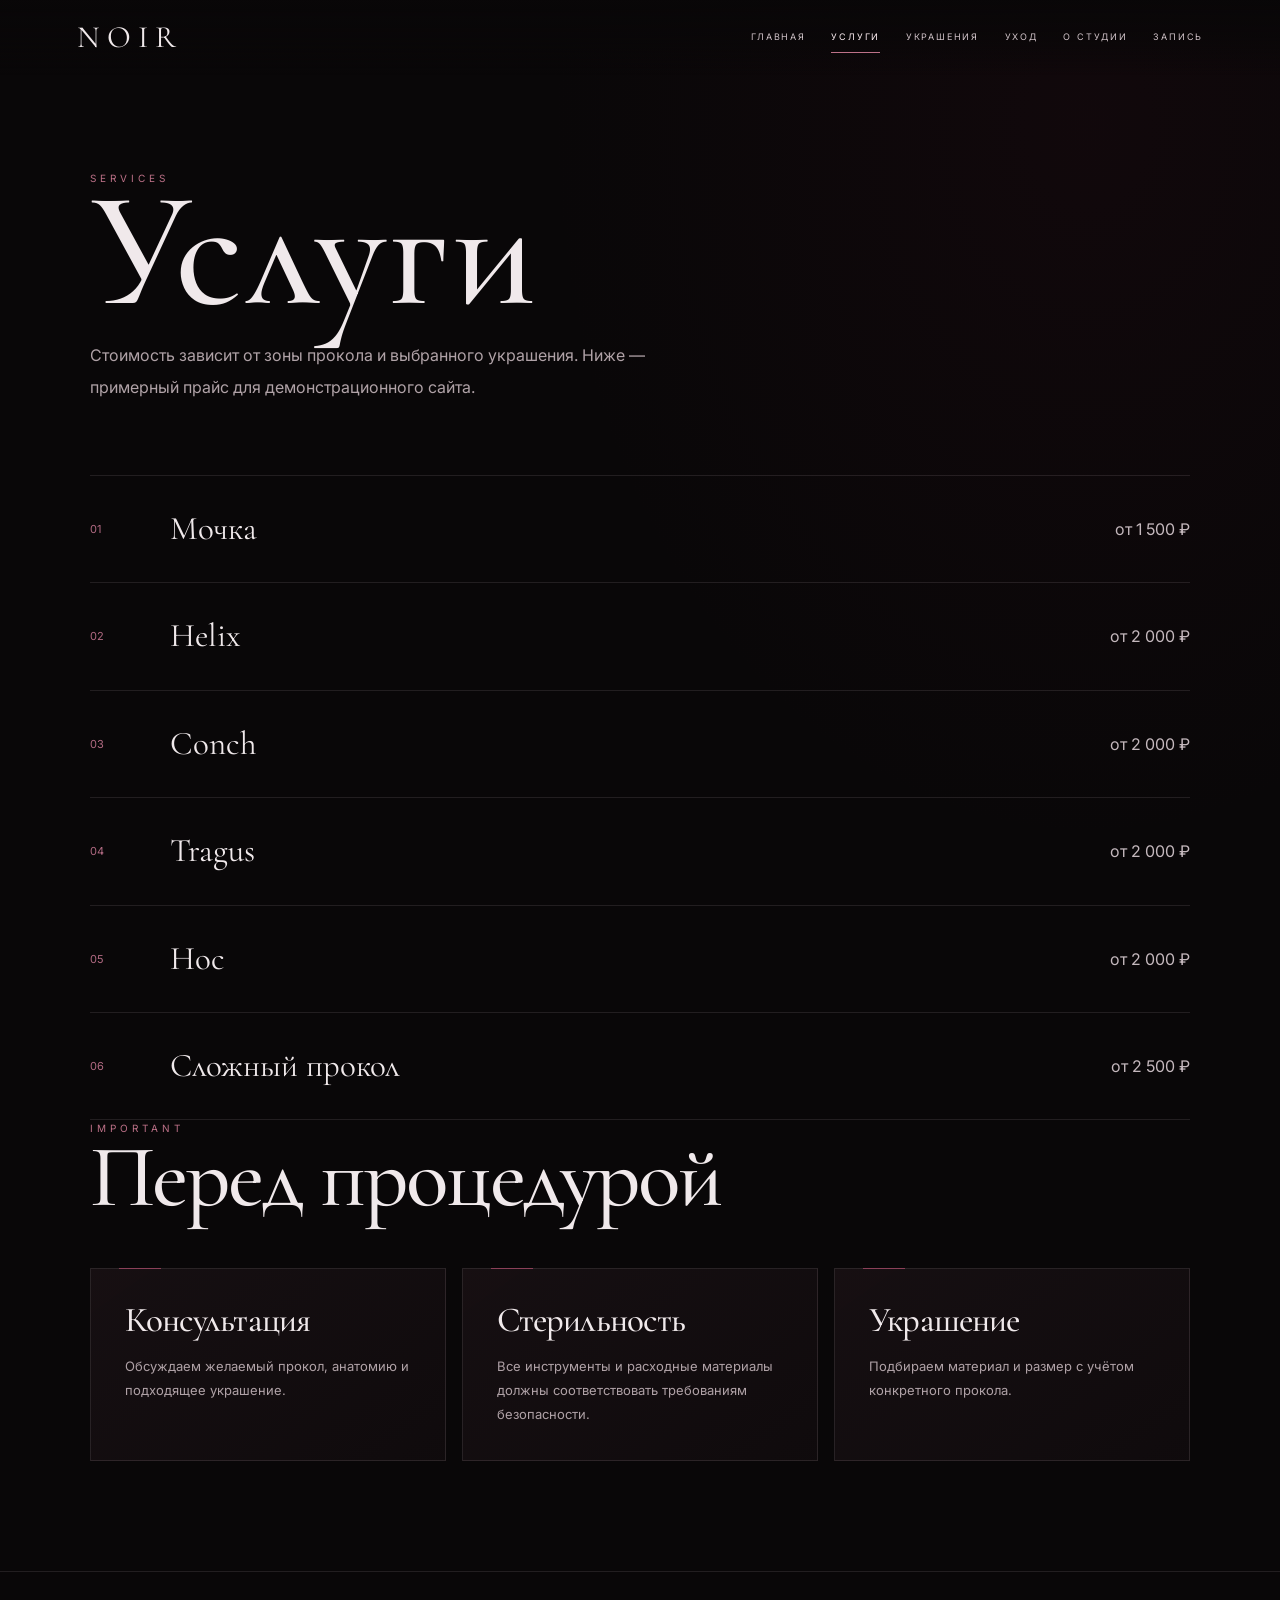
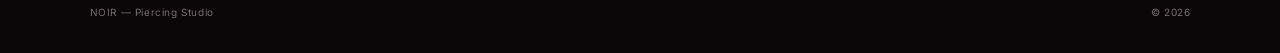
==== services.html @ 1f30c314 "Add files via upload" ====
<!DOCTYPE html>
<html lang="ru">
<head>
<meta charset="UTF-8">
<meta name="viewport" content="width=device-width,initial-scale=1.0">

<title>Услуги — NOIR</title>

<link rel="stylesheet" href="style.css">
</head>

<body>

<header>
    <a class="logo" href="piercing.html">NOIR</a>

    <nav>
        <a href="piercing.html">Главная</a>
        <a class="active" href="services.html">Услуги</a>
        <a href="jewelry.html">Украшения</a>
        <a href="care.html">Уход</a>
        <a href="about.html">О студии</a>
        <a href="booking.html">Запись</a>
    </nav>

    <div class="menu">☰</div>
</header>

<main class="page">

    <div class="page-head reveal">

        <div class="label">Services</div>

        <h1>Услуги</h1>

        <p>
            Стоимость зависит от зоны прокола
            и выбранного украшения. Ниже —
            примерный прайс для демонстрационного сайта.
        </p>

    </div>

    <div class="price-list reveal">

        <div class="price-row">
            <span class="number">01</span>
            <span class="name">Мочка</span>
            <span class="price">от 1 500 ₽</span>
        </div>

        <div class="price-row">
            <span class="number">02</span>
            <span class="name">Helix</span>
            <span class="price">от 2 000 ₽</span>
        </div>

        <div class="price-row">
            <span class="number">03</span>
            <span class="name">Conch</span>
            <span class="price">от 2 000 ₽</span>
        </div>

        <div class="price-row">
            <span class="number">04</span>
            <span class="name">Tragus</span>
            <span class="price">от 2 000 ₽</span>
        </div>

        <div class="price-row">
            <span class="number">05</span>
            <span class="name">Нос</span>
            <span class="price">от 2 000 ₽</span>
        </div>

        <div class="price-row">
            <span class="number">06</span>
            <span class="name">Сложный прокол</span>
            <span class="price">от 2 500 ₽</span>
        </div>

    </div>

    <section style="padding-left:0;padding-right:0" class="reveal">

        <div class="label">Important</div>

        <h2>Перед процедурой</h2>

        <div class="grid" style="margin-top:50px">

            <div class="card">
                <h3>Консультация</h3>
                <p>
                    Обсуждаем желаемый прокол,
                    анатомию и подходящее украшение.
                </p>
            </div>

            <div class="card">
                <h3>Стерильность</h3>
                <p>
                    Все инструменты и расходные материалы
                    должны соответствовать требованиям
                    безопасности.
                </p>
            </div>

            <div class="card">
                <h3>Украшение</h3>
                <p>
                    Подбираем материал и размер
                    с учётом конкретного прокола.
                </p>
            </div>

        </div>

    </section>

</main>

<footer>
    <span>NOIR — Piercing Studio</span>
    <span>© 2026</span>
</footer>

<script src="script.js"></script>

</body>
</html>
---- style.css ----
@import url('https://fonts.googleapis.com/css2?family=Cormorant+Garamond:wght@400;500;600;700&family=Inter:wght@300;400;500;600&display=swap');

:root {
    --black: #090708;
    --surface: #100b0d;
    --surface-2: #171013;
    --wine: #260711;
    --burgundy: #4a1023;
    --burgundy-light: #74263e;
    --silver: #c4b8bd;
    --text: #f0e9eb;
    --muted: #b0a2a7;
    --muted-dark: #796b71;
    --line: rgba(238, 220, 227, .11);
    --line-hover: rgba(164, 76, 103, .48);
}

* { box-sizing: border-box; margin: 0; padding: 0; }

html { scroll-behavior: smooth; background: var(--black); }

body {
    background: var(--black);
    color: var(--text);
    font-family: "Inter", sans-serif;
    overflow-x: hidden;
    line-height: 1.65;
}

a { color: inherit; text-decoration: none; }
img { display: block; max-width: 100%; }

h1, h2, h3 {
    font-family: "Cormorant Garamond", serif;
    font-weight: 500;
    letter-spacing: -.025em;
}

h1 {
    font-size: clamp(82px, 13vw, 164px);
    line-height: .78;
    letter-spacing: .015em;
}

h2 {
    font-size: clamp(48px, 7vw, 88px);
    line-height: .92;
}

h3 { font-size: 35px; line-height: 1; }

.eyebrow, .label {
    color: #bd7188;
    font-size: 10px;
    letter-spacing: 4px;
    text-transform: uppercase;
}

header {
    position: fixed;
    inset: 0 0 auto;
    z-index: 1000;
    padding: 22px 6%;
    display: flex;
    align-items: center;
    justify-content: space-between;
    gap: 24px;
    background: linear-gradient(to bottom, rgba(9,7,8,.97), rgba(9,7,8,.72), transparent);
    transition: background .35s ease, border-color .35s ease, backdrop-filter .35s ease;
}

header.scrolled {
    background: rgba(9,7,8,.93);
    backdrop-filter: blur(16px);
    border-bottom: 1px solid var(--line);
}

.logo {
    font-family: "Cormorant Garamond", serif;
    font-size: 31px;
    letter-spacing: 7px;
    line-height: 1;
}

nav { display: flex; align-items: center; gap: clamp(14px, 2vw, 28px); }

nav a {
    position: relative;
    color: #d2c5ca;
    font-size: 9px;
    letter-spacing: 1.8px;
    text-transform: uppercase;
    transition: color .3s ease;
}

nav a:hover, nav a.active { color: #fff0f4; }

nav a::after {
    content: "";
    position: absolute;
    left: 0;
    bottom: -8px;
    width: 0;
    height: 1px;
    background: #bd7188;
    transition: width .3s ease;
}

nav a:hover::after, nav a.active::after { width: 100%; }

.menu {
    display: none;
    color: var(--text);
    font-size: 23px;
    cursor: pointer;
}

.hero {
    position: relative;
    min-height: 100svh;
    padding: 150px 7% 9%;
    display: flex;
    align-items: flex-end;
    overflow: hidden;
    isolation: isolate;
    background: var(--black);
}

.hero::before {
    content: "";
    position: absolute;
    z-index: -2;
    inset: -3%;
    background:
        linear-gradient(90deg, rgba(9,7,8,.94) 0%, rgba(9,7,8,.70) 42%, rgba(9,7,8,.22) 76%, rgba(9,7,8,.45) 100%),
        linear-gradient(to top, rgba(9,7,8,.98) 0%, rgba(9,7,8,.05) 60%),
        url("images/pexels-shliftik-7367854.jpg") center 42% / cover no-repeat;
    transform: scale(1.02);
    animation: heroZoom 22s ease-in-out infinite alternate;
}

.hero::after {
    content: "";
    position: absolute;
    z-index: -1;
    inset: 0;
    pointer-events: none;
    background:
        radial-gradient(ellipse at 78% 28%, rgba(91,18,42,.24), transparent 35%),
        linear-gradient(120deg, transparent 60%, rgba(9,7,8,.24));
}

.hero-content {
    position: relative;
    z-index: 2;
    width: 100%;
    max-width: 720px;
    padding-bottom: 14px;
    animation: rise 1s ease both;
}

.hero h1 { margin-top: 22px; text-shadow: 0 8px 50px rgba(0,0,0,.25); }

.hero p {
    max-width: 490px;
    margin-top: 30px;
    color: #c6b9be;
    font-size: 14px;
    line-height: 1.95;
}

.button {
    display: inline-flex;
    align-items: center;
    justify-content: center;
    margin-top: 30px;
    padding: 15px 28px;
    border: 1px solid rgba(164, 76, 103, .75);
    background: rgba(38, 7, 17, .52);
    color: #f5e9ed;
    font-size: 9px;
    letter-spacing: 2.8px;
    text-transform: uppercase;
    transition: background .35s ease, border-color .35s ease, transform .35s ease;
}

.button:hover {
    background: var(--burgundy);
    border-color: #a75b73;
    transform: translateY(-3px);
}

.flower {
    position: absolute;
    z-index: 1;
    pointer-events: none;
    opacity: .2;
    filter: brightness(.55) saturate(.55) contrast(1.05);
    mix-blend-mode: screen;
    transition: opacity .5s ease;
}

.section {
    position: relative;
    padding: clamp(82px, 10vw, 132px) 7%;
    background: var(--black);
    overflow: hidden;
}

.section:nth-child(even) {
    background:
        radial-gradient(ellipse at 82% 12%, rgba(74,16,35,.11), transparent 34%),
        var(--black);
}

.dark {
    background:
        radial-gradient(ellipse at 12% 32%, rgba(74,16,35,.17), transparent 37%),
        var(--surface);
}

.page {
    min-height: 100vh;
    padding: 170px 7% 110px;
    background:
        radial-gradient(ellipse at 85% 8%, rgba(74,16,35,.12), transparent 35%),
        var(--black);
}

.page-head { max-width: 850px; margin-bottom: 72px; }
.page-head p { max-width: 600px; margin-top: 26px; color: var(--muted); line-height: 1.95; }

.grid { display: grid; grid-template-columns: repeat(3, minmax(0, 1fr)); gap: 16px; }

.card {
    position: relative;
    padding: 34px;
    background: linear-gradient(145deg, rgba(23,16,19,.94), rgba(16,11,13,.96));
    border: 1px solid var(--line);
    transition: transform .4s ease, background .4s ease, border-color .4s ease;
}

.card::before {
    content: "";
    position: absolute;
    top: -1px;
    left: 28px;
    width: 42px;
    height: 1px;
    background: #8b4058;
}

.card:hover {
    transform: translateY(-5px);
    background: var(--surface-2);
    border-color: var(--line-hover);
}

.card h3 { margin-bottom: 16px; }
.card p { color: var(--muted); line-height: 1.85; font-size: 13px; }

.price-list { border-top: 1px solid var(--line); }
.price-row {
    display: grid;
    grid-template-columns: 60px 1fr auto;
    gap: 20px;
    align-items: center;
    padding: 26px 0;
    border-bottom: 1px solid var(--line);
    transition: padding .3s ease, background .3s ease;
}
.price-row:hover {
    padding-left: 10px;
    background: linear-gradient(90deg, rgba(74,16,35,.16), transparent);
}
.number { color: #b16a82; font-size: 11px; }
.name { font-family: "Cormorant Garamond", serif; font-size: 33px; }
.price { color: var(--silver); }

.photo-grid {
    display: grid;
    grid-template-columns: 1.2fr .8fr;
    gap: 18px;
}

.photo {
    position: relative;
    min-height: 440px;
    overflow: hidden;
    background: var(--surface);
}

.photo::after {
    content: "";
    position: absolute;
    inset: 0;
    pointer-events: none;
    background: linear-gradient(to bottom, transparent 55%, rgba(9,7,8,.35));
    border: 1px solid rgba(238,220,227,.04);
}

.photo img {
    width: 100%;
    height: 100%;
    object-fit: cover;
    transform: scale(1.015);
    transition: transform 1s ease, filter 1s ease;
}

.photo:hover img { transform: scale(1.06); }

.info {
    display: grid;
    grid-template-columns: 1fr 1fr;
    gap: clamp(35px, 7vw, 90px);
    align-items: center;
}

.info p { margin-top: 24px; color: var(--muted); line-height: 1.95; font-size: 14px; }

.steps { display: grid; gap: 12px; }

.step {
    padding: 26px 28px;
    background: rgba(16,11,13,.78);
    border: 1px solid var(--line);
    border-left: 1px solid var(--burgundy-light);
    transition: background .35s ease, border-color .35s ease;
}

.step:hover { background: var(--surface-2); border-left-color: #bd7188; }
.step strong { display: block; margin-bottom: 8px; font-weight: 500; }
.step p { color: var(--muted); line-height: 1.8; font-size: 13px; }

.faq { max-width: 850px; }
details { padding: 24px 0; border-bottom: 1px solid var(--line); }
summary {
    cursor: pointer;
    font-family: "Cormorant Garamond", serif;
    font-size: 27px;
    transition: color .3s ease;
}
summary:hover { color: #c9869b; }
details p { padding-top: 16px; color: var(--muted); line-height: 1.85; }

.form { width: 100%; max-width: 700px; }
.field { margin-bottom: 21px; }
.field label {
    display: block;
    margin-bottom: 8px;
    color: #c8b9bf;
    font-size: 10px;
    letter-spacing: 1.2px;
}
.field input, .field select, .field textarea {
    width: 100%;
    padding: 16px 17px;
    background: var(--surface);
    color: #fff;
    border: 1px solid var(--line);
    outline: none;
    border-radius: 0;
    font: inherit;
    transition: background .3s ease, border-color .3s ease;
}
.field input:focus, .field select:focus, .field textarea:focus {
    background: var(--surface-2);
    border-color: var(--burgundy-light);
}
.field textarea { min-height: 150px; resize: vertical; }
.notice {
    margin-top: 23px;
    padding: 18px 20px;
    background: linear-gradient(90deg, rgba(74,16,35,.22), rgba(23,16,19,.65));
    border-left: 1px solid var(--burgundy-light);
    color: var(--muted);
    line-height: 1.75;
    font-size: 13px;
}

.cta {
    position: relative;
    padding: clamp(90px, 11vw, 140px) 7%;
    text-align: center;
    overflow: hidden;
    background:
        radial-gradient(ellipse at center, rgba(74,16,35,.24), transparent 58%),
        var(--black);
}
.cta::before {
    content: "✳";
    position: absolute;
    top: 24px;
    right: 9%;
    color: rgba(189,113,136,.17);
    font-size: 25px;
}
.cta p { max-width: 500px; margin: 24px auto; color: var(--muted); line-height: 1.9; }

footer {
    padding: 32px 7%;
    display: flex;
    justify-content: space-between;
    gap: 20px;
    background: var(--black);
    border-top: 1px solid var(--line);
    color: var(--muted-dark);
    font-size: 10px;
    letter-spacing: .6px;
}

.reveal { opacity: 0; transform: translateY(28px); transition: opacity .8s ease, transform .8s ease; }
.reveal.visible { opacity: 1; transform: none; }

@keyframes rise {
    from { opacity: 0; transform: translateY(25px); }
    to { opacity: 1; transform: none; }
}
@keyframes heroZoom {
    from { transform: scale(1.02); }
    to { transform: scale(1.065); }
}

@media (max-width: 1000px) {
    nav { gap: 14px; }
    nav a { font-size: 8px; letter-spacing: 1.2px; }
    .grid { grid-template-columns: repeat(2, minmax(0, 1fr)); }
    .info { gap: 38px; }
}

@media (max-width: 800px) {
    header { padding: 18px 22px; }
    .logo { font-size: 27px; letter-spacing: 5px; }
    nav {
        display: none;
        position: absolute;
        top: 68px;
        left: 0;
        width: 100%;
        padding: 24px 22px 28px;
        flex-direction: column;
        align-items: flex-start;
        gap: 21px;
        background: rgba(9,7,8,.98);
        border-bottom: 1px solid var(--line);
    }
    nav.open { display: flex; }
    nav a { font-size: 10px; letter-spacing: 1.8px; }
    .menu { display: block; }
    .hero { min-height: 100svh; padding: 130px 24px 62px; }
    .hero::before {
        background:
            linear-gradient(90deg, rgba(9,7,8,.84), rgba(9,7,8,.40)),
            linear-gradient(to top, rgba(9,7,8,1), transparent 65%),
            url("images/pexels-shliftik-7367854.jpg") 58% center / cover no-repeat;
    }
    h1 { font-size: clamp(72px, 22vw, 112px); letter-spacing: 0; }
    h2 { font-size: clamp(48px, 15vw, 72px); }
    .hero p { max-width: 390px; margin-top: 25px; font-size: 13px; line-height: 1.85; }
    .button { width: 100%; max-width: 300px; }
    .page, .section { padding: 82px 24px; }
    .page { padding-top: 128px; }
    .page-head { margin-bottom: 48px; }
    .grid { grid-template-columns: 1fr; gap: 12px; }
    .card { padding: 28px; }
    .price-row { grid-template-columns: 32px 1fr; gap: 10px; padding: 22px 0; }
    .name { font-size: 29px; }
    .price { grid-column: 2; }
    .photo-grid { grid-template-columns: 1fr; gap: 12px; }
    .photo { min-height: 340px; }
    .info { grid-template-columns: 1fr; gap: 38px; }
    .step { padding: 22px; }
    summary { font-size: 24px; }
    .cta { padding: 90px 24px; }
    footer { padding: 28px 24px; flex-direction: column; gap: 10px; }
    .flower { opacity: .16; }
}

@media (max-width: 430px) {
    .hero { padding-left: 20px; padding-right: 20px; }
    .page, .section { padding-left: 20px; padding-right: 20px; }
    h1 { font-size: 76px; }
    h2 { font-size: 50px; }
    .hero p { font-size: 13px; }
    .photo { min-height: 300px; }
    .button { max-width: none; }
}

@media (prefers-reduced-motion: reduce) {
    *, *::before, *::after {
        scroll-behavior: auto !important;
        animation-duration: .01ms !important;
        animation-iteration-count: 1 !important;
        transition-duration: .01ms !important;
    }
}
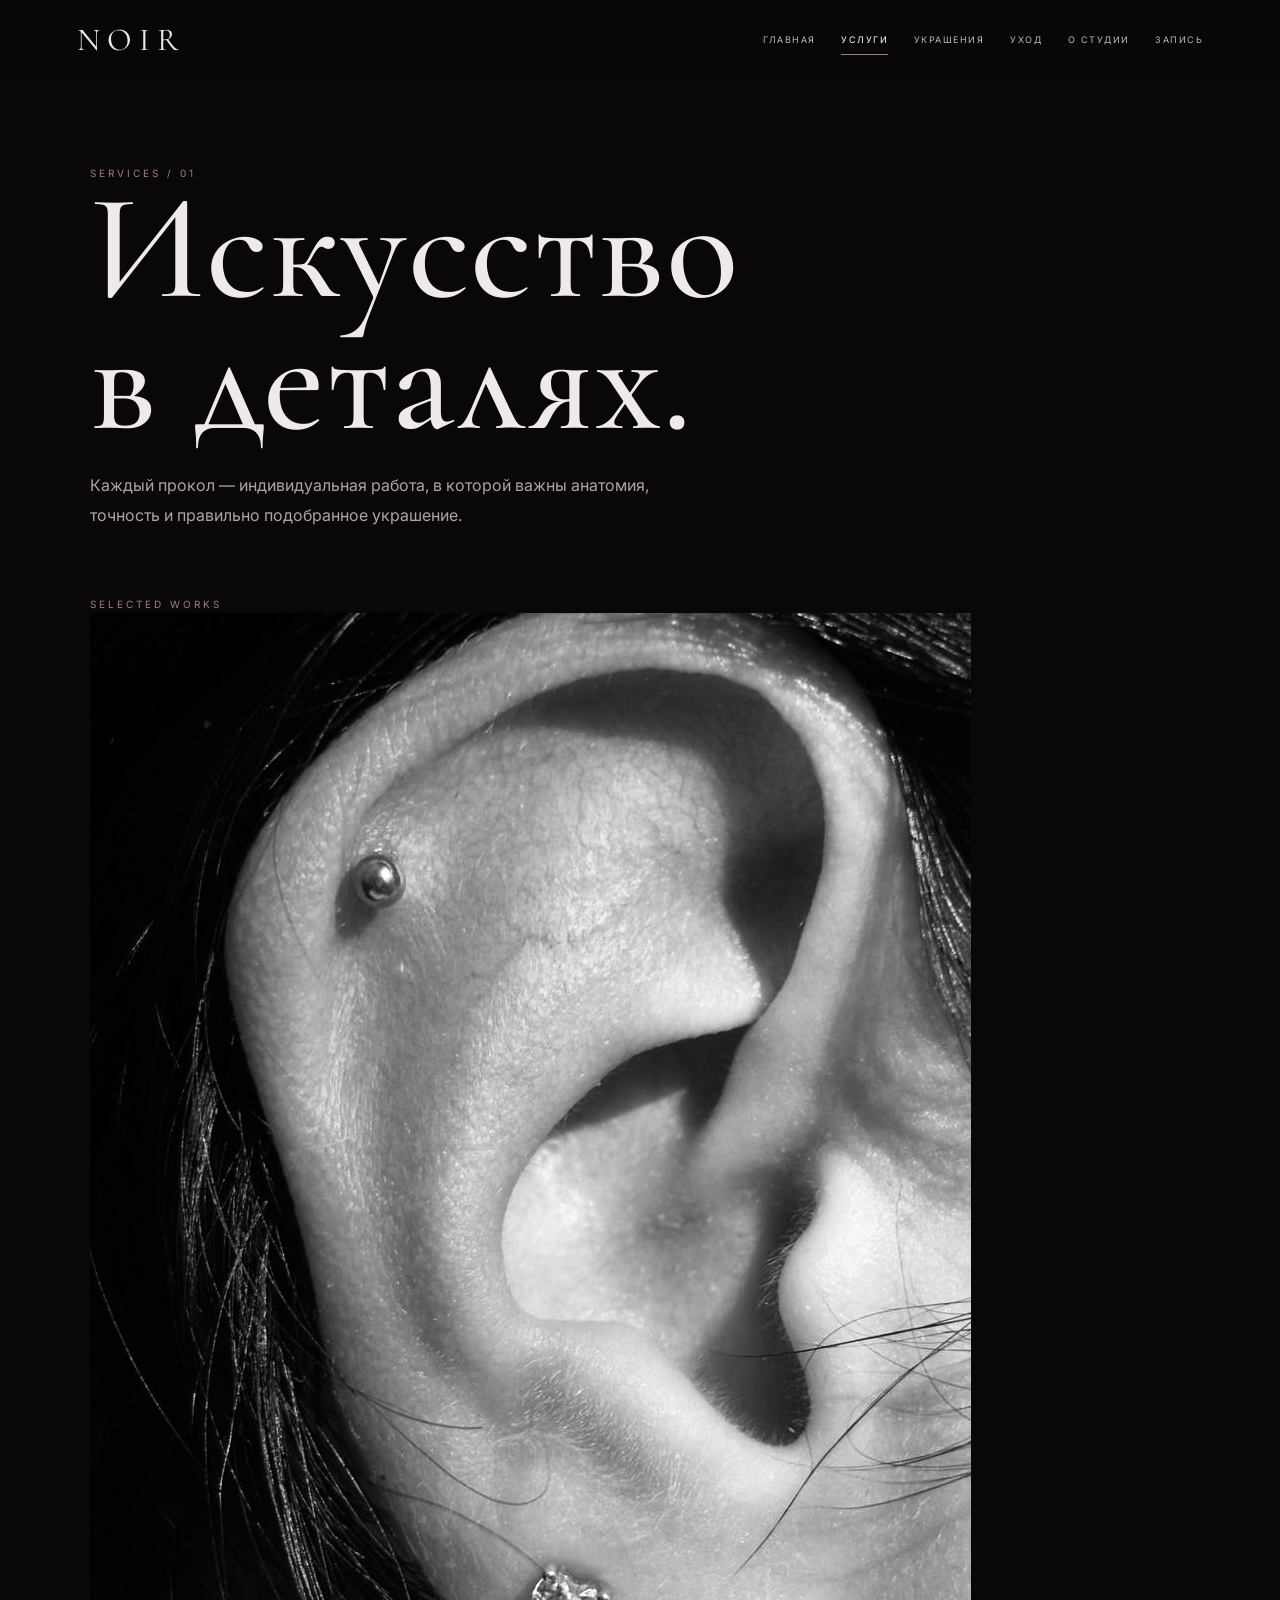
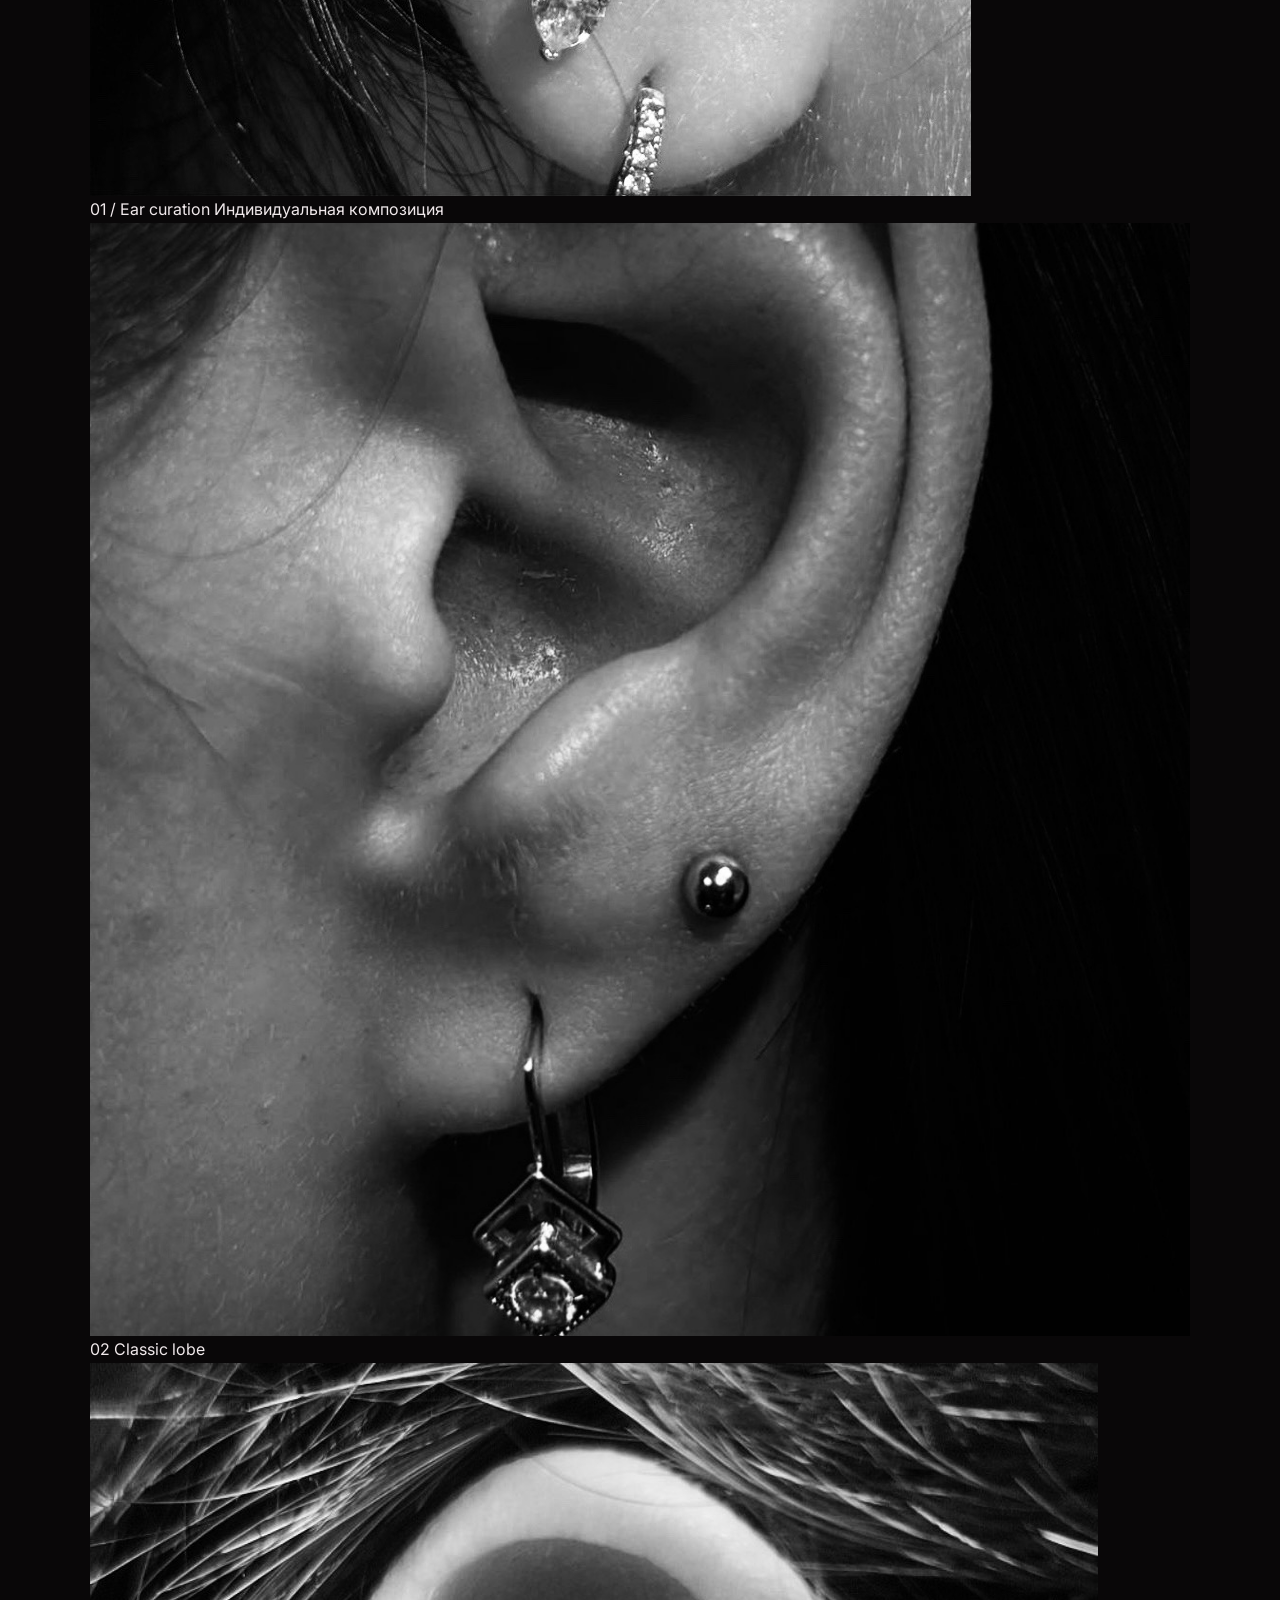
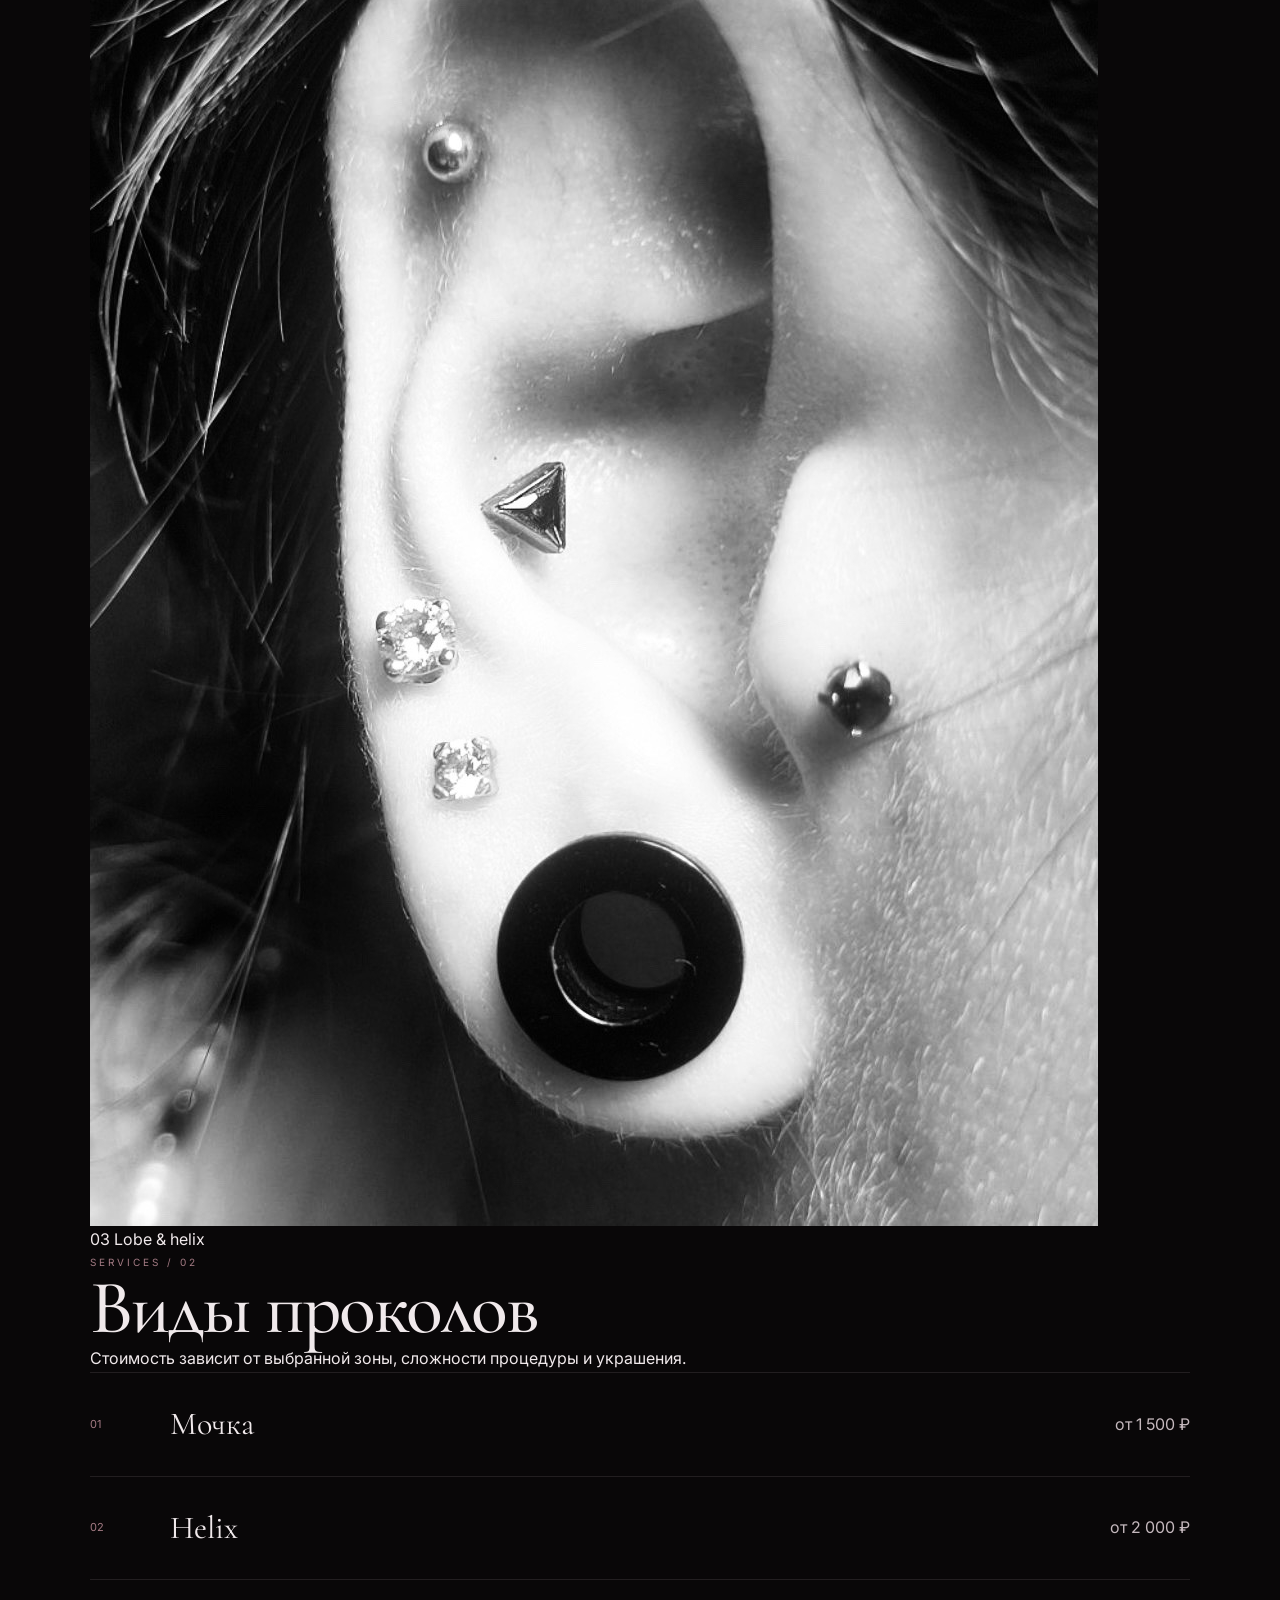
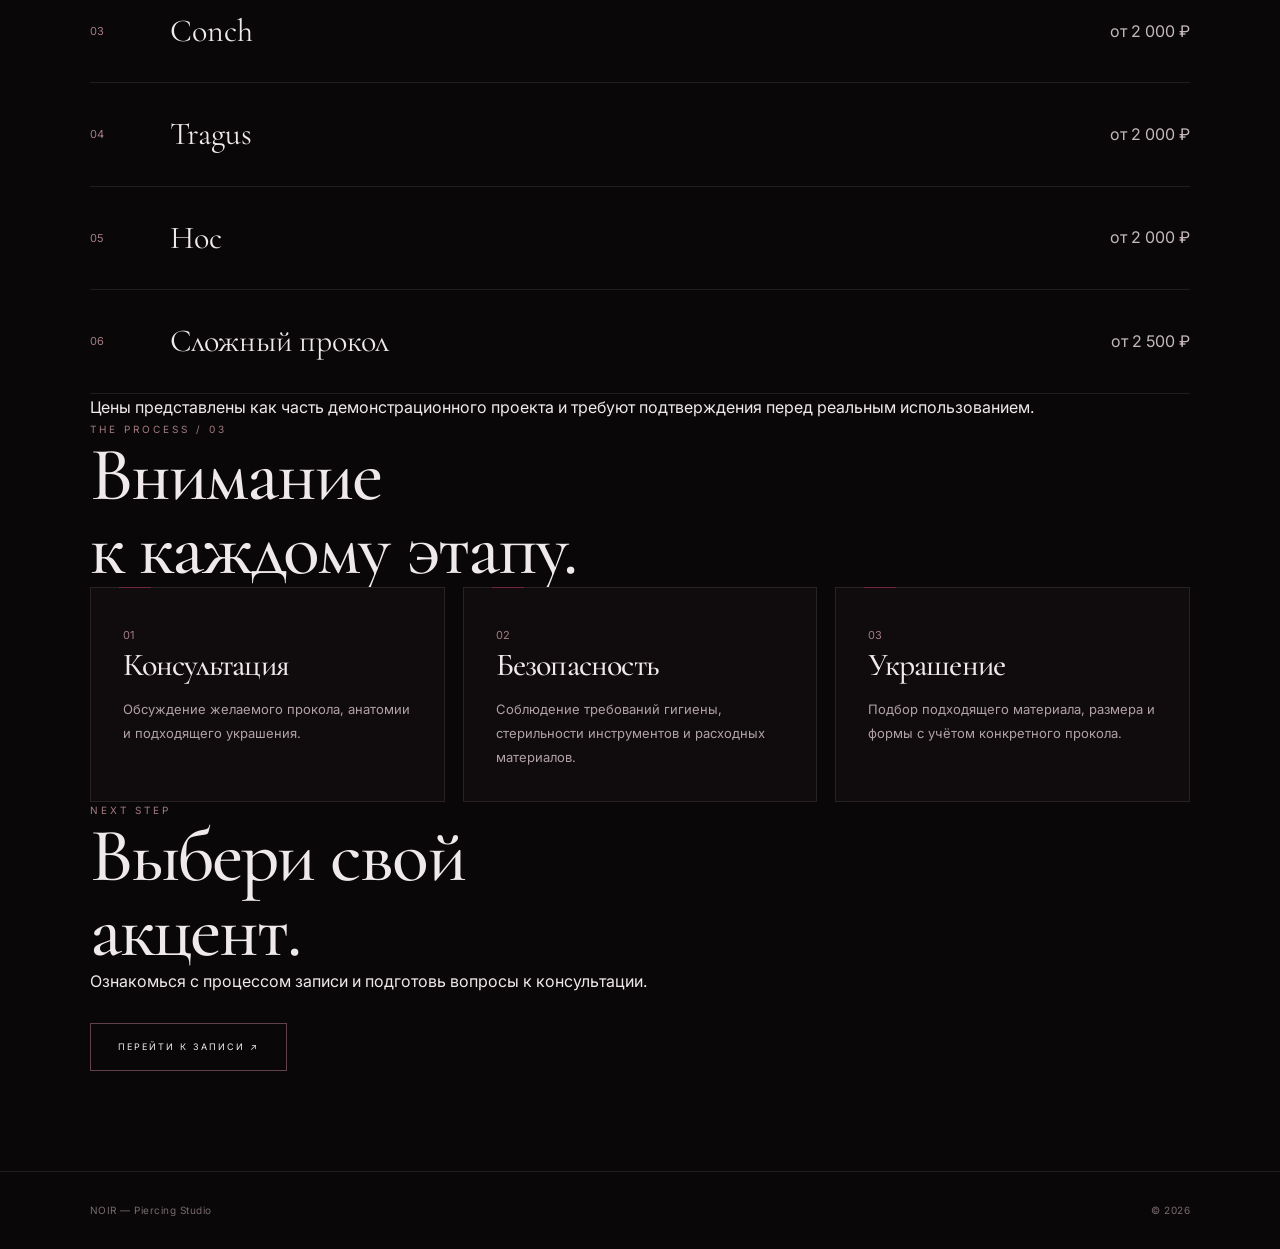
==== commit f505aabc: "Update services.html" ====
--- a/services.html
+++ b/services.html
@@ -1,12 +1,14 @@
 <!DOCTYPE html>
 <html lang="ru">
 <head>
-<meta charset="UTF-8">
-<meta name="viewport" content="width=device-width,initial-scale=1.0">
-
-<title>Услуги — NOIR</title>
-
-<link rel="stylesheet" href="style.css">
+    <meta charset="UTF-8">
+    <meta name="viewport" content="width=device-width, initial-scale=1.0">
+
+    <meta name="description" content="Услуги и виды пирсинга NOIR. Галерея работ, информация о процедуре и стоимости.">
+
+    <title>Услуги — NOIR Piercing Studio</title>
+
+    <link rel="stylesheet" href="style.css">
 </head>
 
 <body>
@@ -28,95 +30,175 @@
 
 <main class="page">
 
-    <div class="page-head reveal">
-
-        <div class="label">Services</div>
-
-        <h1>Услуги</h1>
+    <section class="page-head reveal">
+        <div class="label">Services / 01</div>
+
+        <h1>Искусство<br>в деталях.</h1>
 
         <p>
-            Стоимость зависит от зоны прокола
-            и выбранного украшения. Ниже —
-            примерный прайс для демонстрационного сайта.
-        </p>
-
-    </div>
-
-    <div class="price-list reveal">
-
-        <div class="price-row">
-            <span class="number">01</span>
-            <span class="name">Мочка</span>
-            <span class="price">от 1 500 ₽</span>
-        </div>
-
-        <div class="price-row">
-            <span class="number">02</span>
-            <span class="name">Helix</span>
-            <span class="price">от 2 000 ₽</span>
-        </div>
-
-        <div class="price-row">
-            <span class="number">03</span>
-            <span class="name">Conch</span>
-            <span class="price">от 2 000 ₽</span>
-        </div>
-
-        <div class="price-row">
-            <span class="number">04</span>
-            <span class="name">Tragus</span>
-            <span class="price">от 2 000 ₽</span>
-        </div>
-
-        <div class="price-row">
-            <span class="number">05</span>
-            <span class="name">Нос</span>
-            <span class="price">от 2 000 ₽</span>
-        </div>
-
-        <div class="price-row">
-            <span class="number">06</span>
-            <span class="name">Сложный прокол</span>
-            <span class="price">от 2 500 ₽</span>
-        </div>
-
-    </div>
-
-    <section style="padding-left:0;padding-right:0" class="reveal">
-
-        <div class="label">Important</div>
-
-        <h2>Перед процедурой</h2>
-
-        <div class="grid" style="margin-top:50px">
-
-            <div class="card">
+            Каждый прокол — индивидуальная работа,
+            в которой важны анатомия, точность
+            и правильно подобранное украшение.
+        </p>
+    </section>
+
+    <!-- ГАЛЕРЕЯ РАБОТ -->
+
+    <section class="work-gallery reveal">
+        <div class="label">Selected works</div>
+
+        <div class="work-feature">
+            <img
+                src="images/1qH6fnDKJ6bA6zo1WDP3PlSG10RTEjWBqSTtXfSJozer_V9M5c7goGTV4bDCwewgjwlUq1S2l4kn6GDjEbKnWezsOdLvWQ.jpg"
+                alt="Примеры различных видов пирсинга уха"
+                loading="lazy"
+            >
+
+            <div class="work-caption">
+                <span>01 / Ear curation</span>
+                <span>Индивидуальная композиция</span>
+            </div>
+        </div>
+
+        <div class="work-grid">
+            <figure class="work-item">
+                <img
+                    src="images/QCkjD5rwXR1PR9XpA8E5cOjPpg8w2Dq7oGAbRjdetnDZes7KLxwTF_ykX_kgK54fd4RDTzMI8fFEmXZ8wx4PRmbAT76hDQ.jpg"
+                    alt="Примеры прокола мочек"
+                    loading="lazy"
+                >
+                <figcaption>
+                    <span>02</span>
+                    <span>Classic lobe</span>
+                </figcaption>
+            </figure>
+
+            <figure class="work-item">
+                <img
+                    src="images/aGG7SbFKOmZYS8lsYyUbcYRHAhOxCbOGgZOXscXafRp6SDRdOcCoGEAiSQ9RSlUCLfdwnc7CaWFuBMEdpFHEEqrY7D-YOg.jpg"
+                    alt="Примеры проколов мочек и хеликса"
+                    loading="lazy"
+                >
+                <figcaption>
+                    <span>03</span>
+                    <span>Lobe & helix</span>
+                </figcaption>
+            </figure>
+        </div>
+    </section>
+
+    <!-- ПРАЙС -->
+
+    <section class="services-prices reveal">
+        <div class="label">Services / 02</div>
+
+        <h2>Виды проколов</h2>
+
+        <p class="section-intro">
+            Стоимость зависит от выбранной зоны,
+            сложности процедуры и украшения.
+        </p>
+
+        <div class="price-list">
+
+            <div class="price-row">
+                <span class="number">01</span>
+                <span class="name">Мочка</span>
+                <span class="price">от 1 500 ₽</span>
+            </div>
+
+            <div class="price-row">
+                <span class="number">02</span>
+                <span class="name">Helix</span>
+                <span class="price">от 2 000 ₽</span>
+            </div>
+
+            <div class="price-row">
+                <span class="number">03</span>
+                <span class="name">Conch</span>
+                <span class="price">от 2 000 ₽</span>
+            </div>
+
+            <div class="price-row">
+                <span class="number">04</span>
+                <span class="name">Tragus</span>
+                <span class="price">от 2 000 ₽</span>
+            </div>
+
+            <div class="price-row">
+                <span class="number">05</span>
+                <span class="name">Нос</span>
+                <span class="price">от 2 000 ₽</span>
+            </div>
+
+            <div class="price-row">
+                <span class="number">06</span>
+                <span class="name">Сложный прокол</span>
+                <span class="price">от 2 500 ₽</span>
+            </div>
+
+        </div>
+
+        <p class="price-note">
+            Цены представлены как часть демонстрационного проекта
+            и требуют подтверждения перед реальным использованием.
+        </p>
+    </section>
+
+    <!-- ПОДГОТОВКА -->
+
+    <section class="beforecare reveal">
+        <div class="label">The process / 03</div>
+
+        <h2>Внимание<br>к каждому этапу.</h2>
+
+        <div class="grid process-grid">
+
+            <article class="card">
+                <span class="number">01</span>
                 <h3>Консультация</h3>
                 <p>
-                    Обсуждаем желаемый прокол,
-                    анатомию и подходящее украшение.
+                    Обсуждение желаемого прокола,
+                    анатомии и подходящего украшения.
                 </p>
-            </div>
-
-            <div class="card">
-                <h3>Стерильность</h3>
+            </article>
+
+            <article class="card">
+                <span class="number">02</span>
+                <h3>Безопасность</h3>
                 <p>
-                    Все инструменты и расходные материалы
-                    должны соответствовать требованиям
-                    безопасности.
+                    Соблюдение требований гигиены,
+                    стерильности инструментов
+                    и расходных материалов.
                 </p>
-            </div>
-
-            <div class="card">
+            </article>
+
+            <article class="card">
+                <span class="number">03</span>
                 <h3>Украшение</h3>
                 <p>
-                    Подбираем материал и размер
-                    с учётом конкретного прокола.
+                    Подбор подходящего материала,
+                    размера и формы с учётом
+                    конкретного прокола.
                 </p>
-            </div>
-
-        </div>
-
+            </article>
+
+        </div>
+    </section>
+
+    <!-- ЗАПИСЬ -->
+
+    <section class="services-cta reveal">
+        <div class="label">Next step</div>
+
+        <h2>Выбери свой<br>акцент.</h2>
+
+        <p>
+            Ознакомься с процессом записи
+            и подготовь вопросы к консультации.
+        </p>
+
+        <a class="button" href="booking.html">Перейти к записи ↗</a>
     </section>
 
 </main>
--- a/style.css
+++ b/style.css
@@ -1,496 +1,795 @@
 @import url('https://fonts.googleapis.com/css2?family=Cormorant+Garamond:wght@400;500;600;700&family=Inter:wght@300;400;500;600&display=swap');
 
 :root {
-    --black: #090708;
-    --surface: #100b0d;
-    --surface-2: #171013;
-    --wine: #260711;
-    --burgundy: #4a1023;
-    --burgundy-light: #74263e;
-    --silver: #c4b8bd;
-    --text: #f0e9eb;
-    --muted: #b0a2a7;
-    --muted-dark: #796b71;
-    --line: rgba(238, 220, 227, .11);
-    --line-hover: rgba(164, 76, 103, .48);
-}
-
-* { box-sizing: border-box; margin: 0; padding: 0; }
-
-html { scroll-behavior: smooth; background: var(--black); }
+--black: #090708;
+--surface: #100b0d;
+--surface-2: #171013;
+--wine: #260711;
+--burgundy: #4a1023;
+--burgundy-light: #74263e;
+--silver: #c4b8bd;
+--text: #f0e9eb;
+--muted: #b0a2a7;
+--muted-dark: #796b71;
+--line: rgba(238, 220, 227, .11);
+--line-hover: rgba(164, 76, 103, .48);
+}
+
+* {
+box-sizing: border-box;
+margin: 0;
+padding: 0;
+}
+
+html {
+scroll-behavior: smooth;
+background: var(--black);
+}
 
 body {
-    background: var(--black);
-    color: var(--text);
-    font-family: "Inter", sans-serif;
-    overflow-x: hidden;
-    line-height: 1.65;
-}
-
-a { color: inherit; text-decoration: none; }
-img { display: block; max-width: 100%; }
+background: var(--black);
+color: var(--text);
+font-family: "Inter", sans-serif;
+overflow-x: hidden;
+line-height: 1.7;
+}
+
+a {
+color: inherit;
+text-decoration: none;
+}
+
+img {
+display: block;
+max-width: 100%;
+}
 
 h1, h2, h3 {
-    font-family: "Cormorant Garamond", serif;
-    font-weight: 500;
-    letter-spacing: -.025em;
+font-family: "Cormorant Garamond", serif;
+font-weight: 500;
+letter-spacing: -.025em;
 }
 
 h1 {
-    font-size: clamp(82px, 13vw, 164px);
-    line-height: .78;
-    letter-spacing: .015em;
+font-size: clamp(68px, 12vw, 150px);
+line-height: .88;
+letter-spacing: .01em;
 }
 
 h2 {
-    font-size: clamp(48px, 7vw, 88px);
-    line-height: .92;
-}
-
-h3 { font-size: 35px; line-height: 1; }
-
-.eyebrow, .label {
-    color: #bd7188;
-    font-size: 10px;
-    letter-spacing: 4px;
-    text-transform: uppercase;
-}
+font-size: clamp(42px, 6vw, 76px);
+line-height: .98;
+}
+
+h3 {
+font-size: 32px;
+line-height: 1.1;
+}
+
+.eyebrow,
+.label {
+color: #a47b84;
+font-size: 10px;
+letter-spacing: 3px;
+text-transform: uppercase;
+}
+
+/* HEADER */
 
 header {
-    position: fixed;
-    inset: 0 0 auto;
-    z-index: 1000;
-    padding: 22px 6%;
-    display: flex;
-    align-items: center;
-    justify-content: space-between;
-    gap: 24px;
-    background: linear-gradient(to bottom, rgba(9,7,8,.97), rgba(9,7,8,.72), transparent);
-    transition: background .35s ease, border-color .35s ease, backdrop-filter .35s ease;
+position: fixed;
+inset: 0 0 auto;
+z-index: 1000;
+padding: 24px 6%;
+display: flex;
+align-items: center;
+justify-content: space-between;
+gap: 24px;
+background: rgba(9, 9, 9, .88);
+transition: background .3s ease, border-color .3s ease;
 }
 
 header.scrolled {
-    background: rgba(9,7,8,.93);
-    backdrop-filter: blur(16px);
-    border-bottom: 1px solid var(--line);
+background: rgba(9, 9, 9, .97);
+border-bottom: 1px solid var(--line);
+backdrop-filter: blur(12px);
 }
 
 .logo {
-    font-family: "Cormorant Garamond", serif;
-    font-size: 31px;
-    letter-spacing: 7px;
-    line-height: 1;
-}
-
-nav { display: flex; align-items: center; gap: clamp(14px, 2vw, 28px); }
+font-family: "Cormorant Garamond", serif;
+font-size: 32px;
+letter-spacing: 7px;
+line-height: 1;
+}
+
+nav {
+display: flex;
+align-items: center;
+gap: clamp(14px, 2vw, 28px);
+}
 
 nav a {
-    position: relative;
-    color: #d2c5ca;
-    font-size: 9px;
-    letter-spacing: 1.8px;
-    text-transform: uppercase;
-    transition: color .3s ease;
-}
-
-nav a:hover, nav a.active { color: #fff0f4; }
+position: relative;
+color: #bdbdbd;
+font-size: 9px;
+letter-spacing: 1.5px;
+text-transform: uppercase;
+transition: color .25s ease;
+}
+
+nav a:hover,
+nav a.active {
+color: #fff;
+}
 
 nav a::after {
-    content: "";
-    position: absolute;
-    left: 0;
-    bottom: -8px;
-    width: 0;
-    height: 1px;
-    background: #bd7188;
-    transition: width .3s ease;
-}
-
-nav a:hover::after, nav a.active::after { width: 100%; }
+content: "";
+position: absolute;
+left: 0;
+bottom: -7px;
+width: 0;
+height: 1px;
+background: #a47b84;
+transition: width .25s ease;
+}
+
+nav a:hover::after,
+nav a.active::after {
+width: 100%;
+}
 
 .menu {
-    display: none;
-    color: var(--text);
-    font-size: 23px;
-    cursor: pointer;
-}
+display: none;
+color: var(--text);
+font-size: 23px;
+cursor: pointer;
+}
+
+/* HERO */
 
 .hero {
-    position: relative;
-    min-height: 100svh;
-    padding: 150px 7% 9%;
-    display: flex;
-    align-items: flex-end;
-    overflow: hidden;
-    isolation: isolate;
-    background: var(--black);
+position: relative;
+min-height: 100svh;
+padding: 150px 7% 9%;
+display: flex;
+align-items: flex-end;
+overflow: hidden;
+isolation: isolate;
+background: var(--black);
 }
 
 .hero::before {
-    content: "";
-    position: absolute;
-    z-index: -2;
-    inset: -3%;
-    background:
-        linear-gradient(90deg, rgba(9,7,8,.94) 0%, rgba(9,7,8,.70) 42%, rgba(9,7,8,.22) 76%, rgba(9,7,8,.45) 100%),
-        linear-gradient(to top, rgba(9,7,8,.98) 0%, rgba(9,7,8,.05) 60%),
-        url("images/pexels-shliftik-7367854.jpg") center 42% / cover no-repeat;
-    transform: scale(1.02);
-    animation: heroZoom 22s ease-in-out infinite alternate;
+content: "";
+position: absolute;
+z-index: -2;
+inset: 0;
+background:
+linear-gradient(
+90deg,
+rgba(9, 9, 9, .90) 0%,
+rgba(9, 9, 9, .56) 45%,
+rgba(9, 9, 9, .16) 100%
+),
+linear-gradient(
+to top,
+rgba(9, 9, 9, .94),
+transparent 65%
+),
+url("images/pexels-shliftik-7367854.jpg")
+center 42% / cover no-repeat;
+animation: heroZoom 24s ease-in-out infinite alternate;
 }
 
 .hero::after {
-    content: "";
-    position: absolute;
-    z-index: -1;
-    inset: 0;
-    pointer-events: none;
-    background:
-        radial-gradient(ellipse at 78% 28%, rgba(91,18,42,.24), transparent 35%),
-        linear-gradient(120deg, transparent 60%, rgba(9,7,8,.24));
+content: "";
+position: absolute;
+z-index: -1;
+inset: 0;
+pointer-events: none;
+background: linear-gradient(
+to top,
+rgba(9, 9, 9, .25),
+transparent 45%
+);
 }
 
 .hero-content {
-    position: relative;
-    z-index: 2;
-    width: 100%;
-    max-width: 720px;
-    padding-bottom: 14px;
-    animation: rise 1s ease both;
-}
-
-.hero h1 { margin-top: 22px; text-shadow: 0 8px 50px rgba(0,0,0,.25); }
+position: relative;
+z-index: 2;
+width: 100%;
+max-width: 760px;
+padding-bottom: 14px;
+animation: rise .9s ease both;
+}
+
+.hero h1 {
+margin-top: 22px;
+}
 
 .hero p {
-    max-width: 490px;
-    margin-top: 30px;
-    color: #c6b9be;
-    font-size: 14px;
-    line-height: 1.95;
-}
+max-width: 480px;
+margin-top: 28px;
+color: #c0c0c0;
+font-size: 14px;
+line-height: 1.9;
+}
+
+/* BUTTONS */
 
 .button {
-    display: inline-flex;
-    align-items: center;
-    justify-content: center;
-    margin-top: 30px;
-    padding: 15px 28px;
-    border: 1px solid rgba(164, 76, 103, .75);
-    background: rgba(38, 7, 17, .52);
-    color: #f5e9ed;
-    font-size: 9px;
-    letter-spacing: 2.8px;
-    text-transform: uppercase;
-    transition: background .35s ease, border-color .35s ease, transform .35s ease;
+display: inline-flex;
+align-items: center;
+justify-content: center;
+margin-top: 28px;
+padding: 15px 27px;
+border: 1px solid #63414a;
+background: transparent;
+color: #f0f0f0;
+font-size: 9px;
+letter-spacing: 2px;
+text-transform: uppercase;
+transition: background .3s ease, border-color .3s ease;
 }
 
 .button:hover {
-    background: var(--burgundy);
-    border-color: #a75b73;
-    transform: translateY(-3px);
-}
-
-.flower {
-    position: absolute;
-    z-index: 1;
-    pointer-events: none;
-    opacity: .2;
-    filter: brightness(.55) saturate(.55) contrast(1.05);
-    mix-blend-mode: screen;
-    transition: opacity .5s ease;
-}
+background: var(--burgundy);
+border-color: var(--burgundy-light);
+}
+
+/* SECTIONS */
 
 .section {
-    position: relative;
-    padding: clamp(82px, 10vw, 132px) 7%;
-    background: var(--black);
-    overflow: hidden;
+position: relative;
+padding: clamp(75px, 9vw, 120px) 7%;
+background: var(--black);
+overflow: hidden;
 }
 
 .section:nth-child(even) {
-    background:
-        radial-gradient(ellipse at 82% 12%, rgba(74,16,35,.11), transparent 34%),
-        var(--black);
+background: var(--surface);
 }
 
 .dark {
-    background:
-        radial-gradient(ellipse at 12% 32%, rgba(74,16,35,.17), transparent 37%),
-        var(--surface);
+background: var(--surface);
 }
 
 .page {
-    min-height: 100vh;
-    padding: 170px 7% 110px;
-    background:
-        radial-gradient(ellipse at 85% 8%, rgba(74,16,35,.12), transparent 35%),
-        var(--black);
-}
-
-.page-head { max-width: 850px; margin-bottom: 72px; }
-.page-head p { max-width: 600px; margin-top: 26px; color: var(--muted); line-height: 1.95; }
-
-.grid { display: grid; grid-template-columns: repeat(3, minmax(0, 1fr)); gap: 16px; }
+min-height: 100vh;
+padding: 165px 7% 100px;
+background: var(--black);
+}
+
+.page-head {
+max-width: 850px;
+margin-bottom: 65px;
+}
+
+.page-head p {
+max-width: 600px;
+margin-top: 24px;
+color: var(--muted);
+line-height: 1.9;
+}
+
+/* CARDS */
+
+.grid {
+display: grid;
+grid-template-columns: repeat(3, minmax(0, 1fr));
+gap: 18px;
+}
 
 .card {
-    position: relative;
-    padding: 34px;
-    background: linear-gradient(145deg, rgba(23,16,19,.94), rgba(16,11,13,.96));
-    border: 1px solid var(--line);
-    transition: transform .4s ease, background .4s ease, border-color .4s ease;
+position: relative;
+padding: 32px;
+background: var(--surface);
+border: 1px solid var(--line);
+transition: transform .3s ease, border-color .3s ease;
 }
 
 .card::before {
-    content: "";
-    position: absolute;
-    top: -1px;
-    left: 28px;
-    width: 42px;
-    height: 1px;
-    background: #8b4058;
+content: "";
+position: absolute;
+top: -1px;
+left: 28px;
+width: 32px;
+height: 1px;
+background: var(--burgundy-light);
 }
 
 .card:hover {
-    transform: translateY(-5px);
-    background: var(--surface-2);
-    border-color: var(--line-hover);
-}
-
-.card h3 { margin-bottom: 16px; }
-.card p { color: var(--muted); line-height: 1.85; font-size: 13px; }
-
-.price-list { border-top: 1px solid var(--line); }
+transform: translateY(-4px);
+border-color: var(--line-hover);
+}
+
+.card h3 {
+margin-bottom: 15px;
+}
+
+.card p {
+color: var(--muted);
+line-height: 1.85;
+font-size: 13px;
+}
+
+/* PRICES */
+
+.price-list {
+border-top: 1px solid var(--line);
+}
+
 .price-row {
-    display: grid;
-    grid-template-columns: 60px 1fr auto;
-    gap: 20px;
-    align-items: center;
-    padding: 26px 0;
-    border-bottom: 1px solid var(--line);
-    transition: padding .3s ease, background .3s ease;
-}
+display: grid;
+grid-template-columns: 60px 1fr auto;
+gap: 20px;
+align-items: center;
+padding: 24px 0;
+border-bottom: 1px solid var(--line);
+transition: padding .25s ease;
+}
+
 .price-row:hover {
-    padding-left: 10px;
-    background: linear-gradient(90deg, rgba(74,16,35,.16), transparent);
-}
-.number { color: #b16a82; font-size: 11px; }
-.name { font-family: "Cormorant Garamond", serif; font-size: 33px; }
-.price { color: var(--silver); }
+padding-left: 8px;
+}
+
+.number {
+color: #a47b84;
+font-size: 11px;
+}
+
+.name {
+font-family: "Cormorant Garamond", serif;
+font-size: 32px;
+}
+
+.price {
+color: var(--silver);
+}
+
+/* PHOTO GALLERY */
 
 .photo-grid {
-    display: grid;
-    grid-template-columns: 1.2fr .8fr;
-    gap: 18px;
+display: grid;
+grid-template-columns: 1.2fr .8fr;
+gap: 16px;
 }
 
 .photo {
-    position: relative;
-    min-height: 440px;
-    overflow: hidden;
-    background: var(--surface);
+position: relative;
+min-height: 440px;
+overflow: hidden;
+background: var(--surface);
 }
 
 .photo::after {
-    content: "";
-    position: absolute;
-    inset: 0;
-    pointer-events: none;
-    background: linear-gradient(to bottom, transparent 55%, rgba(9,7,8,.35));
-    border: 1px solid rgba(238,220,227,.04);
+content: "";
+position: absolute;
+inset: 0;
+pointer-events: none;
+border: 1px solid rgba(255, 255, 255, .06);
 }
 
 .photo img {
-    width: 100%;
-    height: 100%;
-    object-fit: cover;
-    transform: scale(1.015);
-    transition: transform 1s ease, filter 1s ease;
-}
-
-.photo:hover img { transform: scale(1.06); }
+width: 100%;
+height: 100%;
+min-height: 440px;
+object-fit: cover;
+filter: saturate(.82);
+transition: transform .6s ease, filter .6s ease;
+}
+
+.photo:hover img {
+transform: scale(1.035);
+filter: saturate(1);
+}
+
+/* INFO */
 
 .info {
-    display: grid;
-    grid-template-columns: 1fr 1fr;
-    gap: clamp(35px, 7vw, 90px);
-    align-items: center;
-}
-
-.info p { margin-top: 24px; color: var(--muted); line-height: 1.95; font-size: 14px; }
-
-.steps { display: grid; gap: 12px; }
+display: grid;
+grid-template-columns: 1fr 1fr;
+gap: clamp(35px, 7vw, 85px);
+align-items: center;
+}
+
+.info p {
+margin-top: 22px;
+color: var(--muted);
+line-height: 1.9;
+font-size: 14px;
+}
+
+/* PROCESS */
+
+.steps {
+display: grid;
+gap: 12px;
+}
 
 .step {
-    padding: 26px 28px;
-    background: rgba(16,11,13,.78);
-    border: 1px solid var(--line);
-    border-left: 1px solid var(--burgundy-light);
-    transition: background .35s ease, border-color .35s ease;
-}
-
-.step:hover { background: var(--surface-2); border-left-color: #bd7188; }
-.step strong { display: block; margin-bottom: 8px; font-weight: 500; }
-.step p { color: var(--muted); line-height: 1.8; font-size: 13px; }
-
-.faq { max-width: 850px; }
-details { padding: 24px 0; border-bottom: 1px solid var(--line); }
+padding: 24px 27px;
+background: var(--surface);
+border: 1px solid var(--line);
+transition: border-color .3s ease;
+}
+
+.step:hover {
+border-color: var(--line-hover);
+}
+
+.step strong {
+display: block;
+margin-bottom: 8px;
+font-weight: 500;
+}
+
+.step p {
+color: var(--muted);
+line-height: 1.8;
+font-size: 13px;
+}
+
+/* FAQ */
+
+.faq {
+max-width: 850px;
+}
+
+details {
+padding: 22px 0;
+border-bottom: 1px solid var(--line);
+}
+
 summary {
-    cursor: pointer;
-    font-family: "Cormorant Garamond", serif;
-    font-size: 27px;
-    transition: color .3s ease;
-}
-summary:hover { color: #c9869b; }
-details p { padding-top: 16px; color: var(--muted); line-height: 1.85; }
-
-.form { width: 100%; max-width: 700px; }
-.field { margin-bottom: 21px; }
+cursor: pointer;
+font-family: "Cormorant Garamond", serif;
+font-size: 26px;
+transition: color .25s ease;
+}
+
+summary:hover {
+color: #c2a4ab;
+}
+
+details p {
+padding-top: 15px;
+color: var(--muted);
+line-height: 1.85;
+}
+
+/* BOOKING FORM */
+
+.form {
+width: 100%;
+max-width: 700px;
+}
+
+.field {
+margin-bottom: 20px;
+}
+
 .field label {
-    display: block;
-    margin-bottom: 8px;
-    color: #c8b9bf;
-    font-size: 10px;
-    letter-spacing: 1.2px;
-}
-.field input, .field select, .field textarea {
-    width: 100%;
-    padding: 16px 17px;
-    background: var(--surface);
-    color: #fff;
-    border: 1px solid var(--line);
-    outline: none;
-    border-radius: 0;
-    font: inherit;
-    transition: background .3s ease, border-color .3s ease;
-}
-.field input:focus, .field select:focus, .field textarea:focus {
-    background: var(--surface-2);
-    border-color: var(--burgundy-light);
-}
-.field textarea { min-height: 150px; resize: vertical; }
+display: block;
+margin-bottom: 8px;
+color: #c0c0c0;
+font-size: 10px;
+letter-spacing: 1px;
+}
+
+.field input,
+.field select,
+.field textarea {
+width: 100%;
+padding: 15px 16px;
+background: var(--surface);
+color: #fff;
+border: 1px solid var(--line);
+outline: none;
+border-radius: 0;
+font: inherit;
+}
+
+.field input:focus,
+.field select:focus,
+.field textarea:focus {
+border-color: var(--burgundy-light);
+}
+
+.field textarea {
+min-height: 140px;
+resize: vertical;
+}
+
 .notice {
-    margin-top: 23px;
-    padding: 18px 20px;
-    background: linear-gradient(90deg, rgba(74,16,35,.22), rgba(23,16,19,.65));
-    border-left: 1px solid var(--burgundy-light);
-    color: var(--muted);
-    line-height: 1.75;
-    font-size: 13px;
-}
+margin-top: 22px;
+padding: 17px 19px;
+background: var(--surface);
+border-left: 2px solid var(--burgundy);
+color: var(--muted);
+line-height: 1.75;
+font-size: 13px;
+}
+
+/* CALL TO ACTION */
 
 .cta {
-    position: relative;
-    padding: clamp(90px, 11vw, 140px) 7%;
-    text-align: center;
-    overflow: hidden;
-    background:
-        radial-gradient(ellipse at center, rgba(74,16,35,.24), transparent 58%),
-        var(--black);
-}
-.cta::before {
-    content: "✳";
-    position: absolute;
-    top: 24px;
-    right: 9%;
-    color: rgba(189,113,136,.17);
-    font-size: 25px;
-}
-.cta p { max-width: 500px; margin: 24px auto; color: var(--muted); line-height: 1.9; }
+position: relative;
+padding: clamp(80px, 10vw, 125px) 7%;
+text-align: center;
+overflow: hidden;
+background: var(--surface);
+}
+
+.cta p {
+max-width: 500px;
+margin: 22px auto;
+color: var(--muted);
+line-height: 1.9;
+}
+
+/* FOOTER */
 
 footer {
-    padding: 32px 7%;
-    display: flex;
-    justify-content: space-between;
-    gap: 20px;
-    background: var(--black);
-    border-top: 1px solid var(--line);
-    color: var(--muted-dark);
-    font-size: 10px;
-    letter-spacing: .6px;
-}
-
-.reveal { opacity: 0; transform: translateY(28px); transition: opacity .8s ease, transform .8s ease; }
-.reveal.visible { opacity: 1; transform: none; }
+padding: 30px 7%;
+display: flex;
+justify-content: space-between;
+gap: 20px;
+background: var(--black);
+border-top: 1px solid var(--line);
+color: var(--muted-dark);
+font-size: 10px;
+letter-spacing: .5px;
+}
+
+/* ANIMATIONS */
+
+.reveal {
+opacity: 0;
+transform: translateY(20px);
+transition: opacity .7s ease, transform .7s ease;
+}
+
+.reveal.visible {
+opacity: 1;
+transform: none;
+}
 
 @keyframes rise {
-    from { opacity: 0; transform: translateY(25px); }
-    to { opacity: 1; transform: none; }
-}
+from {
+opacity: 0;
+transform: translateY(20px);
+}
+
+to {
+opacity: 1;
+transform: none;
+}
+}
+
 @keyframes heroZoom {
-    from { transform: scale(1.02); }
-    to { transform: scale(1.065); }
-}
+from {
+transform: scale(1);
+}
+
+to {
+transform: scale(1.045);
+}
+}
+
+/* TABLETS */
 
 @media (max-width: 1000px) {
-    nav { gap: 14px; }
-    nav a { font-size: 8px; letter-spacing: 1.2px; }
-    .grid { grid-template-columns: repeat(2, minmax(0, 1fr)); }
-    .info { gap: 38px; }
-}
+nav {
+gap: 12px;
+}
+
+nav a {
+font-size: 8px;
+letter-spacing: 1px;
+}
+
+.grid {
+grid-template-columns: repeat(2, minmax(0, 1fr));
+}
+
+.info {
+gap: 35px;
+}
+}
+
+/* MOBILE */
 
 @media (max-width: 800px) {
-    header { padding: 18px 22px; }
-    .logo { font-size: 27px; letter-spacing: 5px; }
-    nav {
-        display: none;
-        position: absolute;
-        top: 68px;
-        left: 0;
-        width: 100%;
-        padding: 24px 22px 28px;
-        flex-direction: column;
-        align-items: flex-start;
-        gap: 21px;
-        background: rgba(9,7,8,.98);
-        border-bottom: 1px solid var(--line);
-    }
-    nav.open { display: flex; }
-    nav a { font-size: 10px; letter-spacing: 1.8px; }
-    .menu { display: block; }
-    .hero { min-height: 100svh; padding: 130px 24px 62px; }
-    .hero::before {
-        background:
-            linear-gradient(90deg, rgba(9,7,8,.84), rgba(9,7,8,.40)),
-            linear-gradient(to top, rgba(9,7,8,1), transparent 65%),
-            url("images/pexels-shliftik-7367854.jpg") 58% center / cover no-repeat;
-    }
-    h1 { font-size: clamp(72px, 22vw, 112px); letter-spacing: 0; }
-    h2 { font-size: clamp(48px, 15vw, 72px); }
-    .hero p { max-width: 390px; margin-top: 25px; font-size: 13px; line-height: 1.85; }
-    .button { width: 100%; max-width: 300px; }
-    .page, .section { padding: 82px 24px; }
-    .page { padding-top: 128px; }
-    .page-head { margin-bottom: 48px; }
-    .grid { grid-template-columns: 1fr; gap: 12px; }
-    .card { padding: 28px; }
-    .price-row { grid-template-columns: 32px 1fr; gap: 10px; padding: 22px 0; }
-    .name { font-size: 29px; }
-    .price { grid-column: 2; }
-    .photo-grid { grid-template-columns: 1fr; gap: 12px; }
-    .photo { min-height: 340px; }
-    .info { grid-template-columns: 1fr; gap: 38px; }
-    .step { padding: 22px; }
-    summary { font-size: 24px; }
-    .cta { padding: 90px 24px; }
-    footer { padding: 28px 24px; flex-direction: column; gap: 10px; }
-    .flower { opacity: .16; }
+header {
+padding: 18px 22px;
+}
+
+.logo {
+font-size: 27px;
+letter-spacing: 5px;
+}
+
+nav {
+display: none;
+position: absolute;
+top: 68px;
+left: 0;
+width: 100%;
+padding: 24px 22px 28px;
+flex-direction: column;
+align-items: flex-start;
+gap: 21px;
+background: rgba(9, 9, 9, .98);
+border-bottom: 1px solid var(--line);
+}
+
+nav.open {
+display: flex;
+}
+
+nav a {
+font-size: 10px;
+letter-spacing: 1.5px;
+}
+
+.menu {
+display: block;
+}
+
+.hero {
+min-height: 100svh;
+padding: 130px 24px 60px;
+}
+
+.hero::before {
+background:
+linear-gradient(
+90deg,
+rgba(9, 9, 9, .78),
+rgba(9, 9, 9, .32)
+),
+linear-gradient(
+to top,
+rgba(9, 9, 9, .96),
+transparent 65%
+),
+url("images/pexels-shliftik-7367854.jpg")
+58% center / cover no-repeat;
+}
+
+h1 {
+font-size: clamp(68px, 19vw, 105px);
+letter-spacing: 0;
+}
+
+h2 {
+font-size: clamp(43px, 12vw, 66px);
+}
+
+.hero p {
+max-width: 390px;
+margin-top: 24px;
+font-size: 13px;
+line-height: 1.85;
+}
+
+.button {
+width: 100%;
+max-width: 300px;
+}
+
+.page,
+.section {
+padding: 75px 24px;
+}
+
+.page {
+padding-top: 125px;
+}
+
+.page-head {
+margin-bottom: 45px;
+}
+
+.grid {
+grid-template-columns: 1fr;
+gap: 12px;
+}
+
+.card {
+padding: 26px;
+}
+
+.price-row {
+grid-template-columns: 32px 1fr;
+gap: 10px;
+padding: 21px 0;
+}
+
+.name {
+font-size: 28px;
+}
+
+.price {
+grid-column: 2;
+}
+
+.photo-grid {
+grid-template-columns: 1fr;
+gap: 12px;
+}
+
+.photo,
+.photo img {
+min-height: 320px;
+}
+
+.info {
+grid-template-columns: 1fr;
+gap: 32px;
+}
+
+.step {
+padding: 21px;
+}
+
+summary {
+font-size: 24px;
+}
+
+.cta {
+padding: 80px 24px;
+}
+
+footer {
+padding: 26px 24px;
+flex-direction: column;
+gap: 10px;
+}
 }
 
 @media (max-width: 430px) {
-    .hero { padding-left: 20px; padding-right: 20px; }
-    .page, .section { padding-left: 20px; padding-right: 20px; }
-    h1 { font-size: 76px; }
-    h2 { font-size: 50px; }
-    .hero p { font-size: 13px; }
-    .photo { min-height: 300px; }
-    .button { max-width: none; }
+.hero {
+padding-left: 20px;
+padding-right: 20px;
+}
+
+.page,
+.section {
+padding-left: 20px;
+padding-right: 20px;
+}
+
+h1 {
+font-size: 72px;
+}
+
+h2 {
+font-size: 47px;
+}
+
+.hero p {
+font-size: 13px;
+}
+
+.photo,
+.photo img {
+min-height: 280px;
+}
+
+.button {
+max-width: none;
+}
 }
 
 @media (prefers-reduced-motion: reduce) {
-    *, *::before, *::after {
-        scroll-behavior: auto !important;
-        animation-duration: .01ms !important;
-        animation-iteration-count: 1 !important;
-        transition-duration: .01ms !important;
-    }
-}
+*,
+*::before,
+*::after {
+scroll-behavior: auto !important;
+animation-duration: .01ms !important;
+animation-iteration-count: 1 !important;
+transition-duration: .01ms !important;
+}
+}
+
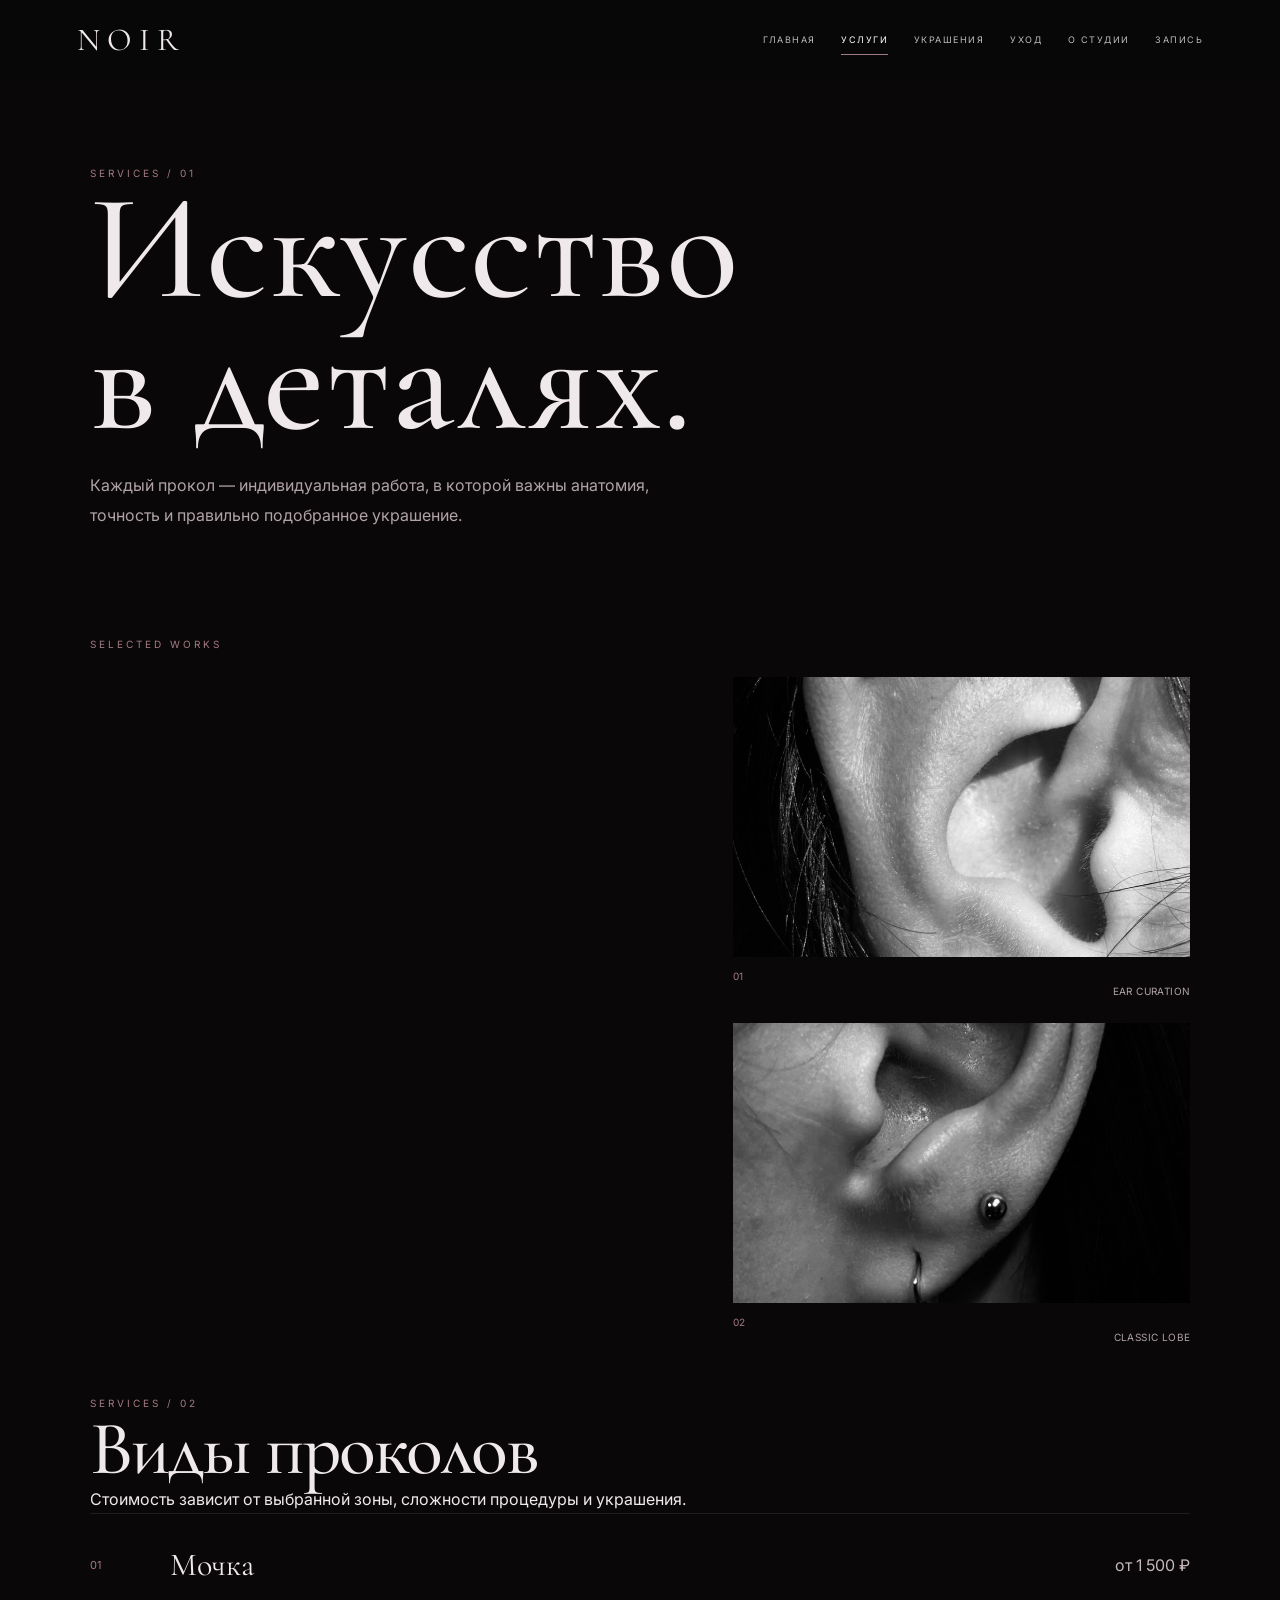
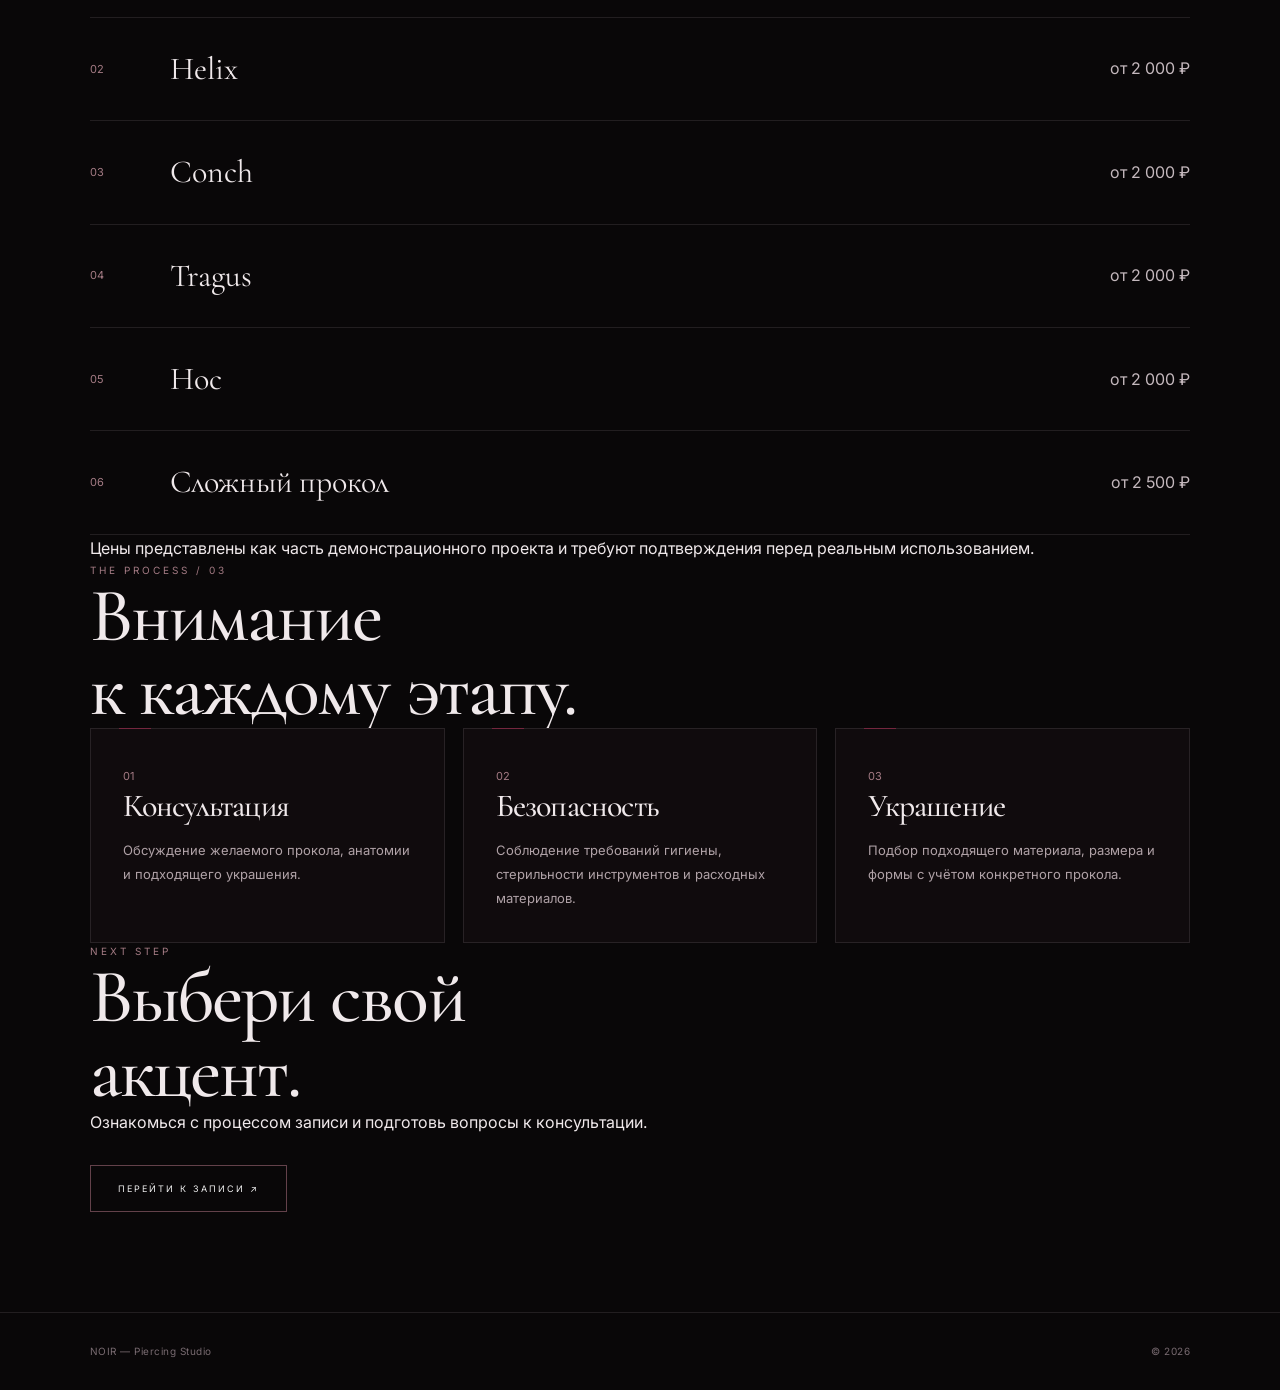
==== commit aab8e1ec: "Update services.html" ====
--- a/services.html
+++ b/services.html
@@ -44,48 +44,38 @@
 
     <!-- ГАЛЕРЕЯ РАБОТ -->
 
-    <section class="work-gallery reveal">
-        <div class="label">Selected works</div>
-
-        <div class="work-feature">
+   <section class="work-gallery reveal">
+    <div class="label">Selected works</div>
+
+    <div class="work-grid work-grid-two">
+
+        <figure class="work-item">
             <img
                 src="images/1qH6fnDKJ6bA6zo1WDP3PlSG10RTEjWBqSTtXfSJozer_V9M5c7goGTV4bDCwewgjwlUq1S2l4kn6GDjEbKnWezsOdLvWQ.jpg"
-                alt="Примеры различных видов пирсинга уха"
+                alt="Индивидуальная композиция из нескольких проколов уха"
                 loading="lazy"
             >
-
-            <div class="work-caption">
-                <span>01 / Ear curation</span>
-                <span>Индивидуальная композиция</span>
-            </div>
-        </div>
-
-        <div class="work-grid">
-            <figure class="work-item">
-                <img
-                    src="images/QCkjD5rwXR1PR9XpA8E5cOjPpg8w2Dq7oGAbRjdetnDZes7KLxwTF_ykX_kgK54fd4RDTzMI8fFEmXZ8wx4PRmbAT76hDQ.jpg"
-                    alt="Примеры прокола мочек"
-                    loading="lazy"
-                >
-                <figcaption>
-                    <span>02</span>
-                    <span>Classic lobe</span>
-                </figcaption>
-            </figure>
-
-            <figure class="work-item">
-                <img
-                    src="images/aGG7SbFKOmZYS8lsYyUbcYRHAhOxCbOGgZOXscXafRp6SDRdOcCoGEAiSQ9RSlUCLfdwnc7CaWFuBMEdpFHEEqrY7D-YOg.jpg"
-                    alt="Примеры проколов мочек и хеликса"
-                    loading="lazy"
-                >
-                <figcaption>
-                    <span>03</span>
-                    <span>Lobe & helix</span>
-                </figcaption>
-            </figure>
-        </div>
-    </section>
+            <figcaption>
+                <span>01</span>
+                <span>Ear curation</span>
+            </figcaption>
+        </figure>
+
+        <figure class="work-item">
+            <img
+                src="images/QCkjD5rwXR1PR9XpA8E5cOjPpg8w2Dq7oGAbRjdetnDZes7KLxwTF_ykX_kgK54fd4RDTzMI8fFEmXZ8wx4PRmbAT76hDQ.jpg"
+                alt="Классический прокол мочки уха"
+                loading="lazy"
+            >
+            <figcaption>
+                <span>02</span>
+                <span>Classic lobe</span>
+            </figcaption>
+        </figure>
+
+    </div>
+</section>
+
 
     <!-- ПРАЙС -->
 
--- a/style.css
+++ b/style.css
@@ -793,3 +793,150 @@
 }
 }
 
+/* ===== NOIR: галерея работ ===== */
+
+.work-gallery {
+    display: grid;
+    grid-template-columns: minmax(0, 1.15fr) minmax(0, 0.85fr);
+    gap: 24px;
+    padding: 40px 0 50px;
+    align-items: start;
+    width: 100%;
+}
+
+.work-gallery > .label {
+    grid-column: 1 / -1;
+    margin: 0;
+}
+
+.work-feature,
+.work-item {
+    min-width: 0;
+    margin: 0;
+}
+
+.work-feature {
+    grid-column: 1;
+    grid-row: 2;
+}
+
+.work-feature img {
+    display: block;
+    width: 100%;
+    height: 600px;
+    object-fit: cover;
+    object-position: center;
+    filter: grayscale(100%);
+}
+
+.work-grid {
+    grid-column: 2;
+    grid-row: 2;
+    display: grid;
+    grid-template-columns: 1fr;
+    gap: 24px;
+    min-width: 0;
+    margin: 0;
+}
+
+.work-item img {
+    display: block;
+    width: 100%;
+    height: 280px;
+    object-fit: cover;
+    object-position: center;
+    filter: grayscale(100%);
+    transition: opacity 0.3s ease;
+}
+
+.work-item:hover img {
+    opacity: 0.82;
+}
+
+/* Подписи под фотографиями */
+
+.work-caption,
+.work-item figcaption {
+    display: wrap;
+    justify-content: space-between;
+    align-items: flex-start;
+    gap: 12px;
+    width: 100%;
+    box-sizing: border-box;
+    padding-top: 12px;
+    color: var(--muted);
+    font-size: 10px;
+    line-height: 1.5;
+    letter-spacing: 0.04em;
+    text-transform: uppercase;
+}
+
+.work-caption span,
+.work-item figcaption span {
+    display: block;
+    min-width: 0;
+    overflow-wrap: anywhere;
+}
+
+.work-caption span:last-child,
+.work-item figcaption span:last-child {
+    text-align: right;
+}
+
+.work-item figcaption span:first-child {
+    flex: 0 0 auto;
+    color: #a47b84;
+}
+
+/* Планшеты */
+
+@media (max-width: 800px) {
+    .work-gallery {
+        grid-template-columns: minmax(0, 1fr);
+        gap: 20px;
+        padding: 30px 0 40px;
+    }
+
+    .work-feature {
+        grid-column: 1;
+        grid-row: auto;
+    }
+
+    .work-feature img {
+        height: 500px;
+    }
+
+    .work-grid {
+        grid-column: 1;
+        grid-row: auto;
+        grid-template-columns: repeat(2, minmax(0, 1fr));
+        gap: 16px;
+    }
+
+    .work-item img {
+        height: 300px;
+    }
+}
+
+/* Телефоны */
+
+@media (max-width: 480px) {
+    .work-feature img {
+        height: 420px;
+    }
+
+    .work-grid {
+        gap: 12px;
+    }
+
+    .work-item img {
+        height: 230px;
+    }
+
+    .work-caption,
+    .work-item figcaption {
+        gap: 6px;
+        font-size: 9px;
+        letter-spacing: 0.01em;
+    }
+}
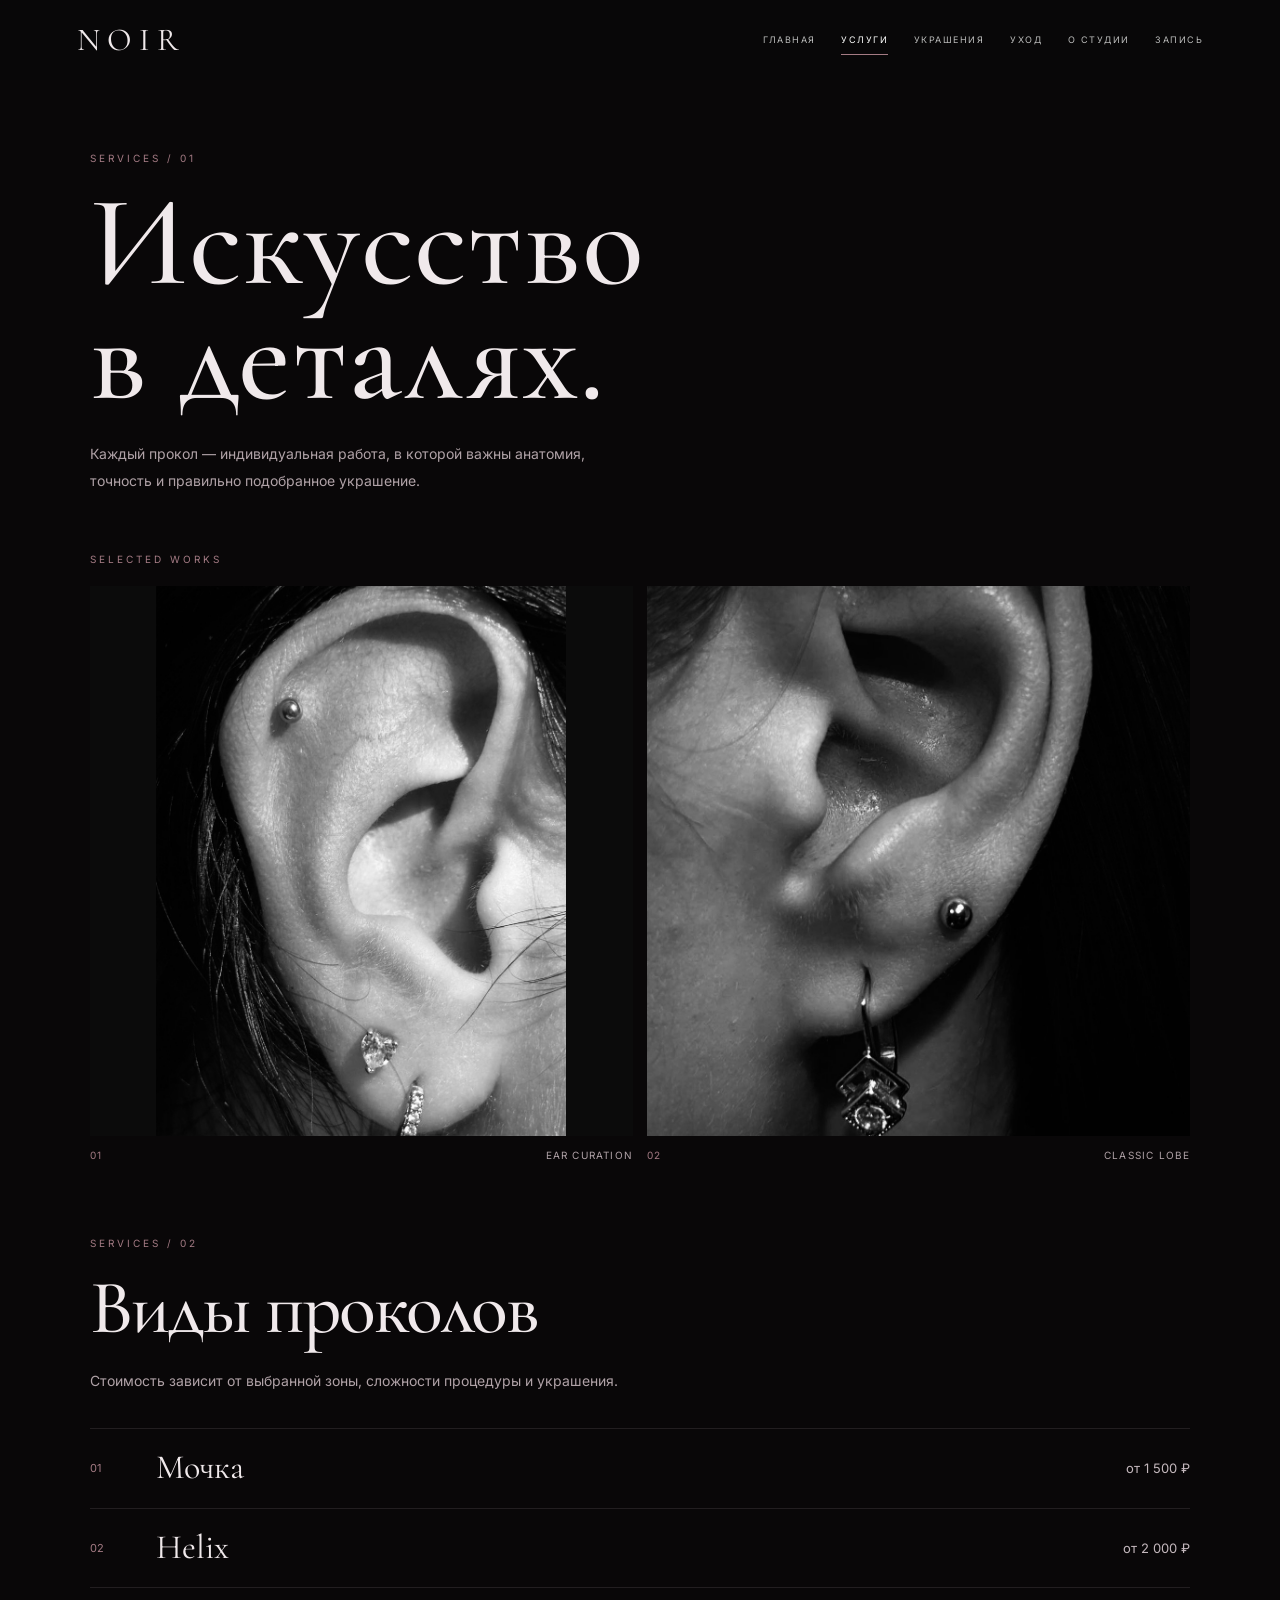
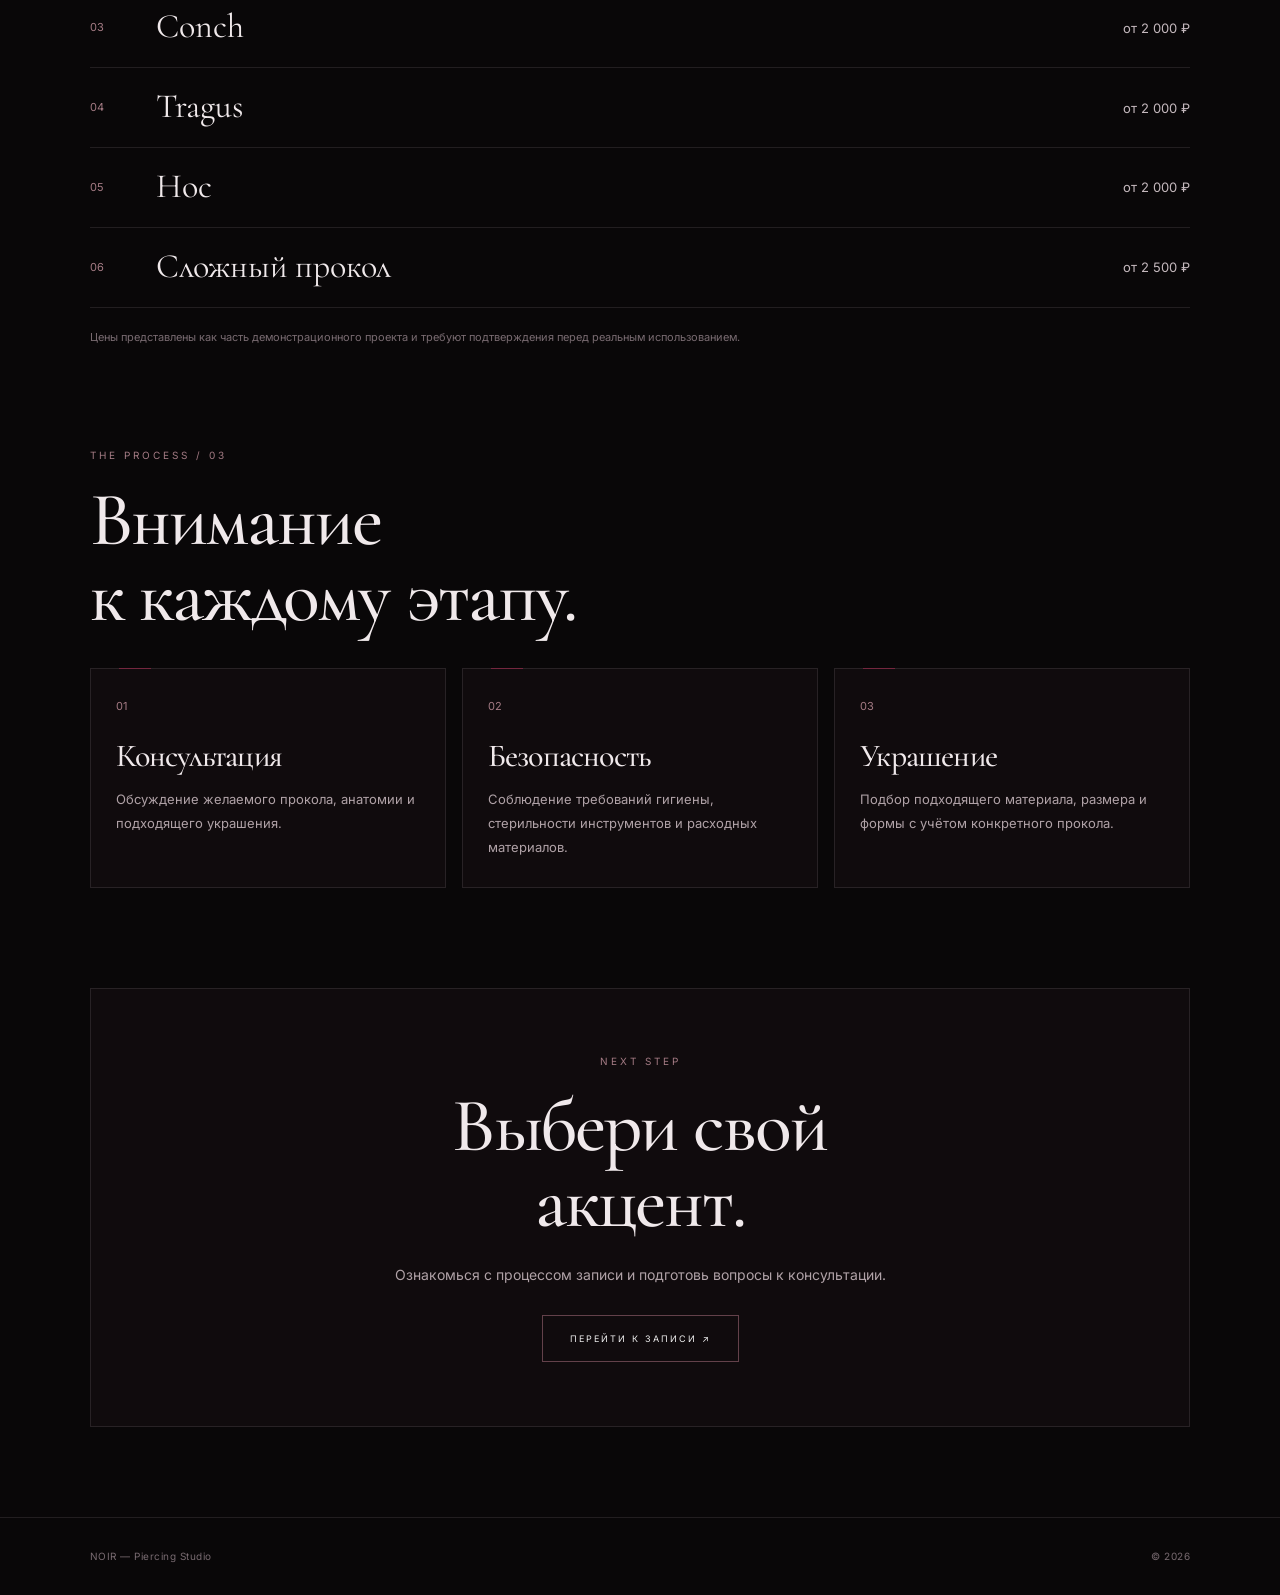
==== commit 97c2c5b5: "Update services.html" ====
--- a/services.html
+++ b/services.html
@@ -3,19 +3,384 @@
 <head>
     <meta charset="UTF-8">
     <meta name="viewport" content="width=device-width, initial-scale=1.0">
-
     <meta name="description" content="Услуги и виды пирсинга NOIR. Галерея работ, информация о процедуре и стоимости.">
-
     <title>Услуги — NOIR Piercing Studio</title>
-
     <link rel="stylesheet" href="style.css">
+
+    <!-- Стили только для страницы услуг: не меняют остальные страницы сайта -->
+    <style>
+        main.page.services-page {
+            width: 100%;
+            max-width: none;
+            min-height: 0;
+            padding: 150px 7% 90px;
+            overflow: visible;
+        }
+
+        .services-page .page-head {
+            width: 100%;
+            max-width: 850px;
+            margin: 0 0 56px;
+        }
+
+        .services-page .page-head .label,
+        .services-page .work-gallery > .label,
+        .services-page .services-prices > .label,
+        .services-page .beforecare > .label,
+        .services-page .services-cta > .label {
+            margin-bottom: 18px;
+        }
+
+        .services-page .page-head h1 {
+            margin: 0;
+            font-size: clamp(68px, 10vw, 132px);
+            line-height: .9;
+        }
+
+        .services-page .page-head p {
+            max-width: 560px;
+            margin: 26px 0 0;
+            color: var(--muted);
+            font-size: 14px;
+            line-height: 1.9;
+        }
+
+        .services-page .work-gallery {
+            display: block;
+            width: 100%;
+            margin: 0 0 72px;
+            padding: 0;
+        }
+
+        .services-page .work-gallery > .label {
+            margin-bottom: 18px;
+        }
+
+        .services-page .work-grid-two {
+            display: grid;
+            grid-template-columns: repeat(2, minmax(0, 1fr));
+            align-items: start;
+            gap: 14px;
+            width: 100%;
+            margin: 0;
+        }
+
+        .services-page .work-grid-two .work-item {
+            display: flex;
+            flex-direction: column;
+            min-width: 0;
+            margin: 0;
+            padding: 0;
+            background: transparent;
+            border: 0;
+        }
+
+        .services-page .work-grid-two .work-item img {
+            display: block;
+            width: 100%;
+            height: clamp(300px, 43vw, 590px);
+            max-width: 100%;
+            margin: 0;
+            object-fit: contain;
+            object-position: center;
+            background: #0d0a0b;
+            filter: grayscale(100%);
+        }
+
+        .services-page .work-grid-two .work-item figcaption {
+            display: flex;
+            justify-content: space-between;
+            align-items: baseline;
+            gap: 10px;
+            width: 100%;
+            margin: 0;
+            padding: 12px 0 0;
+            color: var(--muted);
+            font-size: 10px;
+            line-height: 1.5;
+            letter-spacing: 1.2px;
+            text-transform: uppercase;
+        }
+
+        .services-page .work-grid-two .work-item figcaption span:first-child {
+            flex: 0 0 auto;
+            color: #a47b84;
+        }
+
+        .services-page .work-grid-two .work-item figcaption span:last-child {
+            text-align: right;
+        }
+
+        .services-page .services-prices {
+            display: block;
+            position: relative;
+            clear: both;
+            width: 100%;
+            margin: 0 0 100px;
+            padding: 0;
+        }
+
+        .services-page .services-prices h2,
+        .services-page .beforecare h2,
+        .services-page .services-cta h2 {
+            margin: 0;
+            font-size: clamp(46px, 6vw, 76px);
+            line-height: 1;
+        }
+
+        .services-page .services-prices .section-intro {
+            max-width: 560px;
+            margin: 22px 0 34px;
+            color: var(--muted);
+            font-size: 14px;
+            line-height: 1.85;
+        }
+
+        .services-page .price-list {
+            width: 100%;
+            margin: 0;
+            border-top: 1px solid var(--line);
+        }
+
+        .services-page .price-row {
+            display: grid;
+            grid-template-columns: 48px minmax(0, 1fr) auto;
+            align-items: center;
+            gap: 18px;
+            width: 100%;
+            min-width: 0;
+            margin: 0;
+            padding: 19px 0;
+            border-bottom: 1px solid var(--line);
+        }
+
+        .services-page .price-row .number {
+            color: #a47b84;
+            font-size: 11px;
+        }
+
+        .services-page .price-row .name {
+            min-width: 0;
+            font-family: "Cormorant Garamond", serif;
+            font-size: clamp(24px, 2.7vw, 34px);
+            line-height: 1.2;
+        }
+
+        .services-page .price-row .price {
+            color: var(--silver);
+            font-size: 13px;
+            white-space: nowrap;
+        }
+
+        .services-page .price-note {
+            max-width: 680px;
+            margin: 20px 0 0;
+            color: var(--muted-dark);
+            font-size: 11px;
+            line-height: 1.8;
+        }
+
+        .services-page .beforecare {
+            display: block;
+            width: 100%;
+            margin: 0 0 100px;
+            padding: 0;
+        }
+
+        .services-page .beforecare h2 {
+            max-width: 700px;
+            margin-bottom: 34px;
+        }
+
+        .services-page .process-grid {
+            display: grid;
+            grid-template-columns: repeat(3, minmax(0, 1fr));
+            align-items: stretch;
+            gap: 16px;
+            width: 100%;
+            margin: 0;
+        }
+
+        .services-page .process-grid .card {
+            min-width: 0;
+            margin: 0;
+            padding: 28px 25px;
+            background: var(--surface);
+            border: 1px solid var(--line);
+        }
+
+        .services-page .process-grid .card .number {
+            display: block;
+            margin-bottom: 22px;
+            color: #a47b84;
+            font-size: 11px;
+        }
+
+        .services-page .process-grid .card h3 {
+            margin: 0 0 12px;
+            font-size: clamp(25px, 2.6vw, 32px);
+            line-height: 1.15;
+        }
+
+        .services-page .process-grid .card p {
+            margin: 0;
+            color: var(--muted);
+            font-size: 13px;
+            line-height: 1.85;
+        }
+
+        .services-page .services-cta {
+            display: flex;
+            flex-direction: column;
+            align-items: center;
+            width: 100%;
+            margin: 0;
+            padding: 64px 24px;
+            text-align: center;
+            background: var(--surface);
+            border: 1px solid var(--line);
+        }
+
+        .services-page .services-cta h2 {
+            margin: 0;
+        }
+
+        .services-page .services-cta p {
+            max-width: 500px;
+            margin: 22px auto 0;
+            color: var(--muted);
+            font-size: 14px;
+            line-height: 1.9;
+        }
+
+        .services-page .services-cta .button {
+            margin-top: 26px;
+        }
+
+        @media (max-width: 800px) {
+            main.page.services-page {
+                padding: 125px 24px 64px;
+            }
+
+            .services-page .page-head {
+                margin-bottom: 42px;
+            }
+
+            .services-page .page-head h1 {
+                font-size: clamp(60px, 13vw, 100px);
+            }
+
+            .services-page .work-gallery {
+                margin-bottom: 58px;
+            }
+
+            .services-page .work-grid-two {
+                gap: 10px;
+            }
+
+            .services-page .work-grid-two .work-item img {
+                height: clamp(240px, 58vw, 420px);
+            }
+
+            .services-page .services-prices,
+            .services-page .beforecare {
+                margin-bottom: 68px;
+            }
+
+            .services-page .process-grid {
+                grid-template-columns: 1fr;
+                gap: 12px;
+            }
+
+            .services-page .process-grid .card {
+                padding: 24px;
+            }
+
+            .services-page .process-grid .card .number {
+                margin-bottom: 12px;
+            }
+
+            .services-page .services-cta {
+                padding: 48px 22px;
+            }
+        }
+
+        @media (max-width: 480px) {
+            main.page.services-page {
+                padding: 116px 20px 48px;
+            }
+
+            .services-page .page-head h1 {
+                font-size: clamp(56px, 14vw, 72px);
+            }
+
+            .services-page .page-head p {
+                margin-top: 20px;
+                font-size: 13px;
+            }
+
+            .services-page .work-grid-two {
+                gap: 8px;
+            }
+
+            .services-page .work-grid-two .work-item img {
+                height: clamp(210px, 65vw, 310px);
+            }
+
+            .services-page .work-grid-two .work-item figcaption {
+                flex-wrap: wrap;
+                gap: 4px;
+                font-size: 8px;
+                letter-spacing: .5px;
+            }
+
+            .services-page .services-prices h2,
+            .services-page .beforecare h2,
+            .services-page .services-cta h2 {
+                font-size: clamp(42px, 11vw, 52px);
+            }
+
+            .services-page .services-prices .section-intro {
+                margin: 18px 0 26px;
+                font-size: 13px;
+            }
+
+            .services-page .price-row {
+                grid-template-columns: 25px minmax(0, 1fr);
+                gap: 8px 10px;
+                padding: 16px 0;
+            }
+
+            .services-page .price-row .name {
+                font-size: 26px;
+            }
+
+            .services-page .price-row .price {
+                grid-column: 2;
+                font-size: 12px;
+                white-space: normal;
+            }
+
+            .services-page .services-cta .button {
+                width: 100%;
+                max-width: 300px;
+            }
+        }
+
+        @media (prefers-reduced-motion: reduce) {
+            .services-page *,
+            .services-page *::before,
+            .services-page *::after {
+                scroll-behavior: auto !important;
+                transition-duration: .01ms !important;
+                animation-duration: .01ms !important;
+            }
+        }
+    </style>
 </head>
-
 <body>
-
 <header>
     <a class="logo" href="piercing.html">NOIR</a>
-
     <nav>
         <a href="piercing.html">Главная</a>
         <a class="active" href="services.html">Услуги</a>
@@ -24,17 +389,13 @@
         <a href="about.html">О студии</a>
         <a href="booking.html">Запись</a>
     </nav>
-
     <div class="menu">☰</div>
 </header>
 
-<main class="page">
-
+<main class="page services-page">
     <section class="page-head reveal">
         <div class="label">Services / 01</div>
-
         <h1>Искусство<br>в деталях.</h1>
-
         <p>
             Каждый прокол — индивидуальная работа,
             в которой важны анатомия, точность
@@ -42,91 +403,35 @@
         </p>
     </section>
 
-    <!-- ГАЛЕРЕЯ РАБОТ -->
-
-   <section class="work-gallery reveal">
-    <div class="label">Selected works</div>
-
-    <div class="work-grid work-grid-two">
-
-        <figure class="work-item">
-            <img
-                src="images/1qH6fnDKJ6bA6zo1WDP3PlSG10RTEjWBqSTtXfSJozer_V9M5c7goGTV4bDCwewgjwlUq1S2l4kn6GDjEbKnWezsOdLvWQ.jpg"
-                alt="Индивидуальная композиция из нескольких проколов уха"
-                loading="lazy"
-            >
-            <figcaption>
-                <span>01</span>
-                <span>Ear curation</span>
-            </figcaption>
-        </figure>
-
-        <figure class="work-item">
-            <img
-                src="images/QCkjD5rwXR1PR9XpA8E5cOjPpg8w2Dq7oGAbRjdetnDZes7KLxwTF_ykX_kgK54fd4RDTzMI8fFEmXZ8wx4PRmbAT76hDQ.jpg"
-                alt="Классический прокол мочки уха"
-                loading="lazy"
-            >
-            <figcaption>
-                <span>02</span>
-                <span>Classic lobe</span>
-            </figcaption>
-        </figure>
-
-    </div>
-</section>
-
-
-    <!-- ПРАЙС -->
+    <section class="work-gallery reveal">
+        <div class="label">Selected works</div>
+        <div class="work-grid work-grid-two">
+            <figure class="work-item">
+                <img src="images/1qH6fnDKJ6bA6zo1WDP3PlSG10RTEjWBqSTtXfSJozer_V9M5c7goGTV4bDCwewgjwlUq1S2l4kn6GDjEbKnWezsOdLvWQ.jpg" alt="Индивидуальная композиция из нескольких проколов уха" loading="lazy">
+                <figcaption><span>01</span><span>Ear curation</span></figcaption>
+            </figure>
+            <figure class="work-item">
+                <img src="images/QCkjD5rwXR1PR9XpA8E5cOjPpg8w2Dq7oGAbRjdetnDZes7KLxwTF_ykX_kgK54fd4RDTzMI8fFEmXZ8wx4PRmbAT76hDQ.jpg" alt="Классический прокол мочки уха" loading="lazy">
+                <figcaption><span>02</span><span>Classic lobe</span></figcaption>
+            </figure>
+        </div>
+    </section>
 
     <section class="services-prices reveal">
         <div class="label">Services / 02</div>
-
         <h2>Виды проколов</h2>
-
         <p class="section-intro">
             Стоимость зависит от выбранной зоны,
             сложности процедуры и украшения.
         </p>
 
         <div class="price-list">
-
-            <div class="price-row">
-                <span class="number">01</span>
-                <span class="name">Мочка</span>
-                <span class="price">от 1 500 ₽</span>
-            </div>
-
-            <div class="price-row">
-                <span class="number">02</span>
-                <span class="name">Helix</span>
-                <span class="price">от 2 000 ₽</span>
-            </div>
-
-            <div class="price-row">
-                <span class="number">03</span>
-                <span class="name">Conch</span>
-                <span class="price">от 2 000 ₽</span>
-            </div>
-
-            <div class="price-row">
-                <span class="number">04</span>
-                <span class="name">Tragus</span>
-                <span class="price">от 2 000 ₽</span>
-            </div>
-
-            <div class="price-row">
-                <span class="number">05</span>
-                <span class="name">Нос</span>
-                <span class="price">от 2 000 ₽</span>
-            </div>
-
-            <div class="price-row">
-                <span class="number">06</span>
-                <span class="name">Сложный прокол</span>
-                <span class="price">от 2 500 ₽</span>
-            </div>
-
+            <div class="price-row"><span class="number">01</span><span class="name">Мочка</span><span class="price">от 1 500 ₽</span></div>
+            <div class="price-row"><span class="number">02</span><span class="name">Helix</span><span class="price">от 2 000 ₽</span></div>
+            <div class="price-row"><span class="number">03</span><span class="name">Conch</span><span class="price">от 2 000 ₽</span></div>
+            <div class="price-row"><span class="number">04</span><span class="name">Tragus</span><span class="price">от 2 000 ₽</span></div>
+            <div class="price-row"><span class="number">05</span><span class="name">Нос</span><span class="price">от 2 000 ₽</span></div>
+            <div class="price-row"><span class="number">06</span><span class="name">Сложный прокол</span><span class="price">от 2 500 ₽</span></div>
         </div>
 
         <p class="price-note">
@@ -135,70 +440,43 @@
         </p>
     </section>
 
-    <!-- ПОДГОТОВКА -->
-
     <section class="beforecare reveal">
         <div class="label">The process / 03</div>
-
         <h2>Внимание<br>к каждому этапу.</h2>
-
         <div class="grid process-grid">
-
             <article class="card">
                 <span class="number">01</span>
                 <h3>Консультация</h3>
-                <p>
-                    Обсуждение желаемого прокола,
-                    анатомии и подходящего украшения.
-                </p>
+                <p>Обсуждение желаемого прокола, анатомии и подходящего украшения.</p>
             </article>
-
             <article class="card">
                 <span class="number">02</span>
                 <h3>Безопасность</h3>
-                <p>
-                    Соблюдение требований гигиены,
-                    стерильности инструментов
-                    и расходных материалов.
-                </p>
+                <p>Соблюдение требований гигиены, стерильности инструментов и расходных материалов.</p>
             </article>
-
             <article class="card">
                 <span class="number">03</span>
                 <h3>Украшение</h3>
-                <p>
-                    Подбор подходящего материала,
-                    размера и формы с учётом
-                    конкретного прокола.
-                </p>
+                <p>Подбор подходящего материала, размера и формы с учётом конкретного прокола.</p>
             </article>
-
         </div>
     </section>
 
-    <!-- ЗАПИСЬ -->
-
     <section class="services-cta reveal">
         <div class="label">Next step</div>
-
         <h2>Выбери свой<br>акцент.</h2>
-
         <p>
             Ознакомься с процессом записи
             и подготовь вопросы к консультации.
         </p>
-
         <a class="button" href="booking.html">Перейти к записи ↗</a>
     </section>
-
 </main>
 
 <footer>
     <span>NOIR — Piercing Studio</span>
     <span>© 2026</span>
 </footer>
-
 <script src="script.js"></script>
-
 </body>
 </html>
--- a/style.css
+++ b/style.css
@@ -1,942 +1,904 @@
 @import url('https://fonts.googleapis.com/css2?family=Cormorant+Garamond:wght@400;500;600;700&family=Inter:wght@300;400;500;600&display=swap');
 
 :root {
---black: #090708;
---surface: #100b0d;
---surface-2: #171013;
---wine: #260711;
---burgundy: #4a1023;
---burgundy-light: #74263e;
---silver: #c4b8bd;
---text: #f0e9eb;
---muted: #b0a2a7;
---muted-dark: #796b71;
---line: rgba(238, 220, 227, .11);
---line-hover: rgba(164, 76, 103, .48);
+    --black: #090708;
+    --surface: #100b0d;
+    --surface-2: #171013;
+    --wine: #260711;
+    --burgundy: #4a1023;
+    --burgundy-light: #74263e;
+    --silver: #c4b8bd;
+    --text: #f0e9eb;
+    --muted: #b0a2a7;
+    --muted-dark: #796b71;
+    --line: rgba(238, 220, 227, .11);
+    --line-hover: rgba(164, 76, 103, .48);
 }
 
 * {
-box-sizing: border-box;
-margin: 0;
-padding: 0;
+    box-sizing: border-box;
+    margin: 0;
+    padding: 0;
 }
 
 html {
-scroll-behavior: smooth;
-background: var(--black);
+    scroll-behavior: smooth;
+    background: var(--black);
 }
 
 body {
-background: var(--black);
-color: var(--text);
-font-family: "Inter", sans-serif;
-overflow-x: hidden;
-line-height: 1.7;
+    background: var(--black);
+    color: var(--text);
+    font-family: "Inter", sans-serif;
+    overflow-x: hidden;
+    line-height: 1.7;
 }
 
 a {
-color: inherit;
-text-decoration: none;
+    color: inherit;
+    text-decoration: none;
 }
 
 img {
-display: block;
-max-width: 100%;
+    display: block;
+    max-width: 100%;
 }
 
 h1, h2, h3 {
-font-family: "Cormorant Garamond", serif;
-font-weight: 500;
-letter-spacing: -.025em;
+    font-family: "Cormorant Garamond", serif;
+    font-weight: 500;
+    letter-spacing: -.025em;
 }
 
 h1 {
-font-size: clamp(68px, 12vw, 150px);
-line-height: .88;
-letter-spacing: .01em;
+    font-size: clamp(68px, 12vw, 150px);
+    line-height: .88;
+    letter-spacing: .01em;
 }
 
 h2 {
-font-size: clamp(42px, 6vw, 76px);
-line-height: .98;
+    font-size: clamp(42px, 6vw, 76px);
+    line-height: .98;
 }
 
 h3 {
-font-size: 32px;
-line-height: 1.1;
+    font-size: 32px;
+    line-height: 1.1;
 }
 
 .eyebrow,
 .label {
-color: #a47b84;
-font-size: 10px;
-letter-spacing: 3px;
-text-transform: uppercase;
+    color: #a47b84;
+    font-size: 10px;
+    letter-spacing: 3px;
+    text-transform: uppercase;
 }
 
 /* HEADER */
 
 header {
-position: fixed;
-inset: 0 0 auto;
-z-index: 1000;
-padding: 24px 6%;
-display: flex;
-align-items: center;
-justify-content: space-between;
-gap: 24px;
-background: rgba(9, 9, 9, .88);
-transition: background .3s ease, border-color .3s ease;
+    position: fixed;
+    inset: 0 0 auto;
+    z-index: 1000;
+    padding: 24px 6%;
+    display: flex;
+    align-items: center;
+    justify-content: space-between;
+    gap: 24px;
+    background: rgba(9, 9, 9, .88);
+    transition: background .3s ease, border-color .3s ease;
 }
 
 header.scrolled {
-background: rgba(9, 9, 9, .97);
-border-bottom: 1px solid var(--line);
-backdrop-filter: blur(12px);
+    background: rgba(9, 9, 9, .97);
+    border-bottom: 1px solid var(--line);
+    backdrop-filter: blur(12px);
 }
 
 .logo {
-font-family: "Cormorant Garamond", serif;
-font-size: 32px;
-letter-spacing: 7px;
-line-height: 1;
+    font-family: "Cormorant Garamond", serif;
+    font-size: 32px;
+    letter-spacing: 7px;
+    line-height: 1;
 }
 
 nav {
-display: flex;
-align-items: center;
-gap: clamp(14px, 2vw, 28px);
+    display: flex;
+    align-items: center;
+    gap: clamp(14px, 2vw, 28px);
 }
 
 nav a {
-position: relative;
-color: #bdbdbd;
-font-size: 9px;
-letter-spacing: 1.5px;
-text-transform: uppercase;
-transition: color .25s ease;
+    position: relative;
+    color: #bdbdbd;
+    font-size: 9px;
+    letter-spacing: 1.5px;
+    text-transform: uppercase;
+    transition: color .25s ease;
 }
 
 nav a:hover,
 nav a.active {
-color: #fff;
+    color: #fff;
 }
 
 nav a::after {
-content: "";
-position: absolute;
-left: 0;
-bottom: -7px;
-width: 0;
-height: 1px;
-background: #a47b84;
-transition: width .25s ease;
+    content: "";
+    position: absolute;
+    left: 0;
+    bottom: -7px;
+    width: 0;
+    height: 1px;
+    background: #a47b84;
+    transition: width .25s ease;
 }
 
 nav a:hover::after,
 nav a.active::after {
-width: 100%;
+    width: 100%;
 }
 
 .menu {
-display: none;
-color: var(--text);
-font-size: 23px;
-cursor: pointer;
+    display: none;
+    color: var(--text);
+    font-size: 23px;
+    cursor: pointer;
 }
 
 /* HERO */
 
 .hero {
-position: relative;
-min-height: 100svh;
-padding: 150px 7% 9%;
-display: flex;
-align-items: flex-end;
-overflow: hidden;
-isolation: isolate;
-background: var(--black);
+    position: relative;
+    min-height: 100svh;
+    padding: 150px 7% 9%;
+    display: flex;
+    align-items: flex-end;
+    overflow: hidden;
+    isolation: isolate;
+    background: var(--black);
 }
 
 .hero::before {
-content: "";
-position: absolute;
-z-index: -2;
-inset: 0;
-background:
-linear-gradient(
-90deg,
-rgba(9, 9, 9, .90) 0%,
-rgba(9, 9, 9, .56) 45%,
-rgba(9, 9, 9, .16) 100%
-),
-linear-gradient(
-to top,
-rgba(9, 9, 9, .94),
-transparent 65%
-),
-url("images/pexels-shliftik-7367854.jpg")
-center 42% / cover no-repeat;
-animation: heroZoom 24s ease-in-out infinite alternate;
+    content: "";
+    position: absolute;
+    z-index: -2;
+    inset: 0;
+    background:
+        linear-gradient(
+            90deg,
+            rgba(9, 9, 9, .90) 0%,
+            rgba(9, 9, 9, .56) 45%,
+            rgba(9, 9, 9, .16) 100%
+        ),
+        linear-gradient(
+            to top,
+            rgba(9, 9, 9, .94),
+            transparent 65%
+        ),
+        url("images/pexels-shliftik-7367854.jpg")
+        center 42% / cover no-repeat;
+    animation: heroZoom 24s ease-in-out infinite alternate;
 }
 
 .hero::after {
-content: "";
-position: absolute;
-z-index: -1;
-inset: 0;
-pointer-events: none;
-background: linear-gradient(
-to top,
-rgba(9, 9, 9, .25),
-transparent 45%
-);
+    content: "";
+    position: absolute;
+    z-index: -1;
+    inset: 0;
+    pointer-events: none;
+    background: linear-gradient(
+        to top,
+        rgba(9, 9, 9, .25),
+        transparent 45%
+    );
 }
 
 .hero-content {
-position: relative;
-z-index: 2;
-width: 100%;
-max-width: 760px;
-padding-bottom: 14px;
-animation: rise .9s ease both;
+    position: relative;
+    z-index: 2;
+    width: 100%;
+    max-width: 760px;
+    padding-bottom: 14px;
+    animation: rise .9s ease both;
 }
 
 .hero h1 {
-margin-top: 22px;
+    margin-top: 22px;
 }
 
 .hero p {
-max-width: 480px;
-margin-top: 28px;
-color: #c0c0c0;
-font-size: 14px;
-line-height: 1.9;
+    max-width: 480px;
+    margin-top: 28px;
+    color: #c0c0c0;
+    font-size: 14px;
+    line-height: 1.9;
 }
 
 /* BUTTONS */
 
 .button {
-display: inline-flex;
-align-items: center;
-justify-content: center;
-margin-top: 28px;
-padding: 15px 27px;
-border: 1px solid #63414a;
-background: transparent;
-color: #f0f0f0;
-font-size: 9px;
-letter-spacing: 2px;
-text-transform: uppercase;
-transition: background .3s ease, border-color .3s ease;
+    display: inline-flex;
+    align-items: center;
+    justify-content: center;
+    margin-top: 28px;
+    padding: 15px 27px;
+    border: 1px solid #63414a;
+    background: transparent;
+    color: #f0f0f0;
+    font-size: 9px;
+    letter-spacing: 2px;
+    text-transform: uppercase;
+    transition: background .3s ease, border-color .3s ease;
 }
 
 .button:hover {
-background: var(--burgundy);
-border-color: var(--burgundy-light);
+    background: var(--burgundy);
+    border-color: var(--burgundy-light);
 }
 
 /* SECTIONS */
 
 .section {
-position: relative;
-padding: clamp(75px, 9vw, 120px) 7%;
-background: var(--black);
-overflow: hidden;
+    position: relative;
+    padding: clamp(75px, 9vw, 120px) 7%;
+    background: var(--black);
+    overflow: hidden;
 }
 
 .section:nth-child(even) {
-background: var(--surface);
+    background: var(--surface);
 }
 
 .dark {
-background: var(--surface);
+    background: var(--surface);
 }
 
 .page {
-min-height: 100vh;
-padding: 165px 7% 100px;
-background: var(--black);
+    min-height: 100vh;
+    padding: 165px 7% 100px;
+    background: var(--black);
 }
 
 .page-head {
-max-width: 850px;
-margin-bottom: 65px;
+    max-width: 850px;
+    margin-bottom: 45px;
 }
 
 .page-head p {
-max-width: 600px;
-margin-top: 24px;
-color: var(--muted);
-line-height: 1.9;
+    max-width: 600px;
+    margin-top: 24px;
+    color: var(--muted);
+    line-height: 1.9;
 }
 
 /* CARDS */
 
 .grid {
-display: grid;
-grid-template-columns: repeat(3, minmax(0, 1fr));
-gap: 18px;
+    display: grid;
+    grid-template-columns: repeat(3, minmax(0, 1fr));
+    gap: 18px;
 }
 
 .card {
-position: relative;
-padding: 32px;
-background: var(--surface);
-border: 1px solid var(--line);
-transition: transform .3s ease, border-color .3s ease;
+    position: relative;
+    padding: 32px;
+    background: var(--surface);
+    border: 1px solid var(--line);
+    transition: transform .3s ease, border-color .3s ease;
 }
 
 .card::before {
-content: "";
-position: absolute;
-top: -1px;
-left: 28px;
-width: 32px;
-height: 1px;
-background: var(--burgundy-light);
+    content: "";
+    position: absolute;
+    top: -1px;
+    left: 28px;
+    width: 32px;
+    height: 1px;
+    background: var(--burgundy-light);
 }
 
 .card:hover {
-transform: translateY(-4px);
-border-color: var(--line-hover);
+    transform: translateY(-4px);
+    border-color: var(--line-hover);
 }
 
 .card h3 {
-margin-bottom: 15px;
+    margin-bottom: 15px;
 }
 
 .card p {
-color: var(--muted);
-line-height: 1.85;
-font-size: 13px;
+    color: var(--muted);
+    line-height: 1.85;
+    font-size: 13px;
 }
 
 /* PRICES */
 
 .price-list {
-border-top: 1px solid var(--line);
+    border-top: 1px solid var(--line);
 }
 
 .price-row {
-display: grid;
-grid-template-columns: 60px 1fr auto;
-gap: 20px;
-align-items: center;
-padding: 24px 0;
-border-bottom: 1px solid var(--line);
-transition: padding .25s ease;
+    display: grid;
+    grid-template-columns: 60px 1fr auto;
+    gap: 20px;
+    align-items: center;
+    padding: 24px 0;
+    border-bottom: 1px solid var(--line);
+    transition: padding .25s ease;
 }
 
 .price-row:hover {
-padding-left: 8px;
+    padding-left: 8px;
 }
 
 .number {
-color: #a47b84;
-font-size: 11px;
+    color: #a47b84;
+    font-size: 11px;
 }
 
 .name {
-font-family: "Cormorant Garamond", serif;
-font-size: 32px;
+    font-family: "Cormorant Garamond", serif;
+    font-size: 32px;
 }
 
 .price {
-color: var(--silver);
+    color: var(--silver);
 }
 
 /* PHOTO GALLERY */
 
 .photo-grid {
-display: grid;
-grid-template-columns: 1.2fr .8fr;
-gap: 16px;
+    display: grid;
+    grid-template-columns: 1.2fr .8fr;
+    gap: 16px;
 }
 
 .photo {
-position: relative;
-min-height: 440px;
-overflow: hidden;
-background: var(--surface);
+    position: relative;
+    min-height: 440px;
+    overflow: hidden;
+    background: var(--surface);
 }
 
 .photo::after {
-content: "";
-position: absolute;
-inset: 0;
-pointer-events: none;
-border: 1px solid rgba(255, 255, 255, .06);
+    content: "";
+    position: absolute;
+    inset: 0;
+    pointer-events: none;
+    border: 1px solid rgba(255, 255, 255, .06);
 }
 
 .photo img {
-width: 100%;
-height: 100%;
-min-height: 440px;
-object-fit: cover;
-filter: saturate(.82);
-transition: transform .6s ease, filter .6s ease;
+    width: 100%;
+    height: 100%;
+    min-height: 440px;
+    object-fit: cover;
+    filter: saturate(.82);
+    transition: transform .6s ease, filter .6s ease;
 }
 
 .photo:hover img {
-transform: scale(1.035);
-filter: saturate(1);
+    transform: scale(1.035);
+    filter: saturate(1);
 }
 
 /* INFO */
 
 .info {
-display: grid;
-grid-template-columns: 1fr 1fr;
-gap: clamp(35px, 7vw, 85px);
-align-items: center;
+    display: grid;
+    grid-template-columns: 1fr 1fr;
+    gap: clamp(35px, 7vw, 85px);
+    align-items: center;
 }
 
 .info p {
-margin-top: 22px;
-color: var(--muted);
-line-height: 1.9;
-font-size: 14px;
+    margin-top: 22px;
+    color: var(--muted);
+    line-height: 1.9;
+    font-size: 14px;
 }
 
 /* PROCESS */
 
 .steps {
-display: grid;
-gap: 12px;
+    display: grid;
+    gap: 12px;
 }
 
 .step {
-padding: 24px 27px;
-background: var(--surface);
-border: 1px solid var(--line);
-transition: border-color .3s ease;
+    padding: 24px 27px;
+    background: var(--surface);
+    border: 1px solid var(--line);
+    transition: border-color .3s ease;
 }
 
 .step:hover {
-border-color: var(--line-hover);
+    border-color: var(--line-hover);
 }
 
 .step strong {
-display: block;
-margin-bottom: 8px;
-font-weight: 500;
+    display: block;
+    margin-bottom: 8px;
+    font-weight: 500;
 }
 
 .step p {
-color: var(--muted);
-line-height: 1.8;
-font-size: 13px;
+    color: var(--muted);
+    line-height: 1.8;
+    font-size: 13px;
 }
 
 /* FAQ */
 
 .faq {
-max-width: 850px;
+    max-width: 850px;
 }
 
 details {
-padding: 22px 0;
-border-bottom: 1px solid var(--line);
+    padding: 22px 0;
+    border-bottom: 1px solid var(--line);
 }
 
 summary {
-cursor: pointer;
-font-family: "Cormorant Garamond", serif;
-font-size: 26px;
-transition: color .25s ease;
+    cursor: pointer;
+    font-family: "Cormorant Garamond", serif;
+    font-size: 26px;
+    transition: color .25s ease;
 }
 
 summary:hover {
-color: #c2a4ab;
+    color: #c2a4ab;
 }
 
 details p {
-padding-top: 15px;
-color: var(--muted);
-line-height: 1.85;
+    padding-top: 15px;
+    color: var(--muted);
+    line-height: 1.85;
 }
 
 /* BOOKING FORM */
 
 .form {
-width: 100%;
-max-width: 700px;
+    width: 100%;
+    max-width: 700px;
 }
 
 .field {
-margin-bottom: 20px;
+    margin-bottom: 20px;
 }
 
 .field label {
-display: block;
-margin-bottom: 8px;
-color: #c0c0c0;
-font-size: 10px;
-letter-spacing: 1px;
+    display: block;
+    margin-bottom: 8px;
+    color: #c0c0c0;
+    font-size: 10px;
+    letter-spacing: 1px;
 }
 
 .field input,
 .field select,
 .field textarea {
-width: 100%;
-padding: 15px 16px;
-background: var(--surface);
-color: #fff;
-border: 1px solid var(--line);
-outline: none;
-border-radius: 0;
-font: inherit;
+    width: 100%;
+    padding: 15px 16px;
+    background: var(--surface);
+    color: #fff;
+    border: 1px solid var(--line);
+    outline: none;
+    border-radius: 0;
+    font: inherit;
 }
 
 .field input:focus,
 .field select:focus,
 .field textarea:focus {
-border-color: var(--burgundy-light);
+    border-color: var(--burgundy-light);
 }
 
 .field textarea {
-min-height: 140px;
-resize: vertical;
+    min-height: 140px;
+    resize: vertical;
 }
 
 .notice {
-margin-top: 22px;
-padding: 17px 19px;
-background: var(--surface);
-border-left: 2px solid var(--burgundy);
-color: var(--muted);
-line-height: 1.75;
-font-size: 13px;
+    margin-top: 22px;
+    padding: 17px 19px;
+    background: var(--surface);
+    border-left: 2px solid var(--burgundy);
+    color: var(--muted);
+    line-height: 1.75;
+    font-size: 13px;
 }
 
 /* CALL TO ACTION */
 
 .cta {
-position: relative;
-padding: clamp(80px, 10vw, 125px) 7%;
-text-align: center;
-overflow: hidden;
-background: var(--surface);
+    position: relative;
+    padding: clamp(80px, 10vw, 125px) 7%;
+    text-align: center;
+    overflow: hidden;
+    background: var(--surface);
 }
 
 .cta p {
-max-width: 500px;
-margin: 22px auto;
-color: var(--muted);
-line-height: 1.9;
+    max-width: 500px;
+    margin: 22px auto;
+    color: var(--muted);
+    line-height: 1.9;
 }
 
 /* FOOTER */
 
 footer {
-padding: 30px 7%;
-display: flex;
-justify-content: space-between;
-gap: 20px;
-background: var(--black);
-border-top: 1px solid var(--line);
-color: var(--muted-dark);
-font-size: 10px;
-letter-spacing: .5px;
+    padding: 30px 7%;
+    display: flex;
+    justify-content: space-between;
+    gap: 20px;
+    background: var(--black);
+    border-top: 1px solid var(--line);
+    color: var(--muted-dark);
+    font-size: 10px;
+    letter-spacing: .5px;
 }
 
 /* ANIMATIONS */
 
 .reveal {
-opacity: 0;
-transform: translateY(20px);
-transition: opacity .7s ease, transform .7s ease;
+    opacity: 0;
+    transform: translateY(20px);
+    transition: opacity .7s ease, transform .7s ease;
 }
 
 .reveal.visible {
-opacity: 1;
-transform: none;
+    opacity: 1;
+    transform: none;
 }
 
 @keyframes rise {
-from {
-opacity: 0;
-transform: translateY(20px);
-}
-
-to {
-opacity: 1;
-transform: none;
-}
+    from {
+        opacity: 0;
+        transform: translateY(20px);
+    }
+
+    to {
+        opacity: 1;
+        transform: none;
+    }
 }
 
 @keyframes heroZoom {
-from {
-transform: scale(1);
-}
-
-to {
-transform: scale(1.045);
-}
+    from {
+        transform: scale(1);
+    }
+
+    to {
+        transform: scale(1.045);
+    }
 }
 
 /* TABLETS */
 
 @media (max-width: 1000px) {
-nav {
-gap: 12px;
-}
-
-nav a {
-font-size: 8px;
-letter-spacing: 1px;
-}
-
-.grid {
-grid-template-columns: repeat(2, minmax(0, 1fr));
-}
-
-.info {
-gap: 35px;
-}
+    nav {
+        gap: 12px;
+    }
+
+    nav a {
+        font-size: 8px;
+        letter-spacing: 1px;
+    }
+
+    .grid {
+        grid-template-columns: repeat(2, minmax(0, 1fr));
+    }
+
+    .info {
+        gap: 35px;
+    }
 }
 
 /* MOBILE */
 
 @media (max-width: 800px) {
-header {
-padding: 18px 22px;
-}
-
-.logo {
-font-size: 27px;
-letter-spacing: 5px;
-}
-
-nav {
-display: none;
-position: absolute;
-top: 68px;
-left: 0;
-width: 100%;
-padding: 24px 22px 28px;
-flex-direction: column;
-align-items: flex-start;
-gap: 21px;
-background: rgba(9, 9, 9, .98);
-border-bottom: 1px solid var(--line);
-}
-
-nav.open {
-display: flex;
-}
-
-nav a {
-font-size: 10px;
-letter-spacing: 1.5px;
-}
-
-.menu {
-display: block;
-}
-
-.hero {
-min-height: 100svh;
-padding: 130px 24px 60px;
-}
-
-.hero::before {
-background:
-linear-gradient(
-90deg,
-rgba(9, 9, 9, .78),
-rgba(9, 9, 9, .32)
-),
-linear-gradient(
-to top,
-rgba(9, 9, 9, .96),
-transparent 65%
-),
-url("images/pexels-shliftik-7367854.jpg")
-58% center / cover no-repeat;
-}
-
-h1 {
-font-size: clamp(68px, 19vw, 105px);
-letter-spacing: 0;
-}
-
-h2 {
-font-size: clamp(43px, 12vw, 66px);
-}
-
-.hero p {
-max-width: 390px;
-margin-top: 24px;
-font-size: 13px;
-line-height: 1.85;
-}
-
-.button {
-width: 100%;
-max-width: 300px;
-}
-
-.page,
-.section {
-padding: 75px 24px;
-}
-
-.page {
-padding-top: 125px;
-}
-
-.page-head {
-margin-bottom: 45px;
-}
-
-.grid {
-grid-template-columns: 1fr;
-gap: 12px;
-}
-
-.card {
-padding: 26px;
-}
-
-.price-row {
-grid-template-columns: 32px 1fr;
-gap: 10px;
-padding: 21px 0;
-}
-
-.name {
-font-size: 28px;
-}
-
-.price {
-grid-column: 2;
-}
-
-.photo-grid {
-grid-template-columns: 1fr;
-gap: 12px;
-}
-
-.photo,
-.photo img {
-min-height: 320px;
-}
-
-.info {
-grid-template-columns: 1fr;
-gap: 32px;
-}
-
-.step {
-padding: 21px;
-}
-
-summary {
-font-size: 24px;
-}
-
-.cta {
-padding: 80px 24px;
-}
-
-footer {
-padding: 26px 24px;
-flex-direction: column;
-gap: 10px;
-}
+    header {
+        padding: 18px 22px;
+    }
+
+    .logo {
+        font-size: 27px;
+        letter-spacing: 5px;
+    }
+
+    nav {
+        display: none;
+        position: absolute;
+        top: 68px;
+        left: 0;
+        width: 100%;
+        padding: 24px 22px 28px;
+        flex-direction: column;
+        align-items: flex-start;
+        gap: 21px;
+        background: rgba(9, 9, 9, .98);
+        border-bottom: 1px solid var(--line);
+    }
+
+    nav.open {
+        display: flex;
+    }
+
+    nav a {
+        font-size: 10px;
+        letter-spacing: 1.5px;
+    }
+
+    .menu {
+        display: block;
+    }
+
+    .hero {
+        min-height: 100svh;
+        padding: 130px 24px 60px;
+    }
+
+    .hero::before {
+        background:
+            linear-gradient(
+                90deg,
+                rgba(9, 9, 9, .78),
+                rgba(9, 9, 9, .32)
+            ),
+            linear-gradient(
+                to top,
+                rgba(9, 9, 9, .96),
+                transparent 65%
+            ),
+            url("images/pexels-shliftik-7367854.jpg")
+            58% center / cover no-repeat;
+    }
+
+    h1 {
+        font-size: clamp(68px, 19vw, 105px);
+        letter-spacing: 0;
+    }
+
+    h2 {
+        font-size: clamp(43px, 12vw, 66px);
+    }
+
+    .hero p {
+        max-width: 390px;
+        margin-top: 24px;
+        font-size: 13px;
+        line-height: 1.85;
+    }
+
+    .button {
+        width: 100%;
+        max-width: 300px;
+    }
+
+    .page,
+    .section {
+        padding: 75px 24px;
+    }
+
+    .page {
+        padding-top: 125px;
+    }
+
+    .page-head {
+        margin-bottom: 35px;
+    }
+
+    .grid {
+        grid-template-columns: 1fr;
+        gap: 12px;
+    }
+
+    .card {
+        padding: 26px;
+    }
+
+    .price-row {
+        grid-template-columns: 32px 1fr;
+        gap: 10px;
+        padding: 21px 0;
+    }
+
+    .name {
+        font-size: 28px;
+    }
+
+    .price {
+        grid-column: 2;
+    }
+
+    .photo-grid {
+        grid-template-columns: 1fr;
+        gap: 12px;
+    }
+
+    .photo,
+    .photo img {
+        min-height: 320px;
+    }
+
+    .info {
+        grid-template-columns: 1fr;
+        gap: 32px;
+    }
+
+    .step {
+        padding: 21px;
+    }
+
+    summary {
+        font-size: 24px;
+    }
+
+    .cta {
+        padding: 80px 24px;
+    }
+
+    footer {
+        padding: 26px 24px;
+        flex-direction: column;
+        gap: 10px;
+    }
 }
 
 @media (max-width: 430px) {
-.hero {
-padding-left: 20px;
-padding-right: 20px;
-}
-
-.page,
-.section {
-padding-left: 20px;
-padding-right: 20px;
-}
-
-h1 {
-font-size: 72px;
-}
-
-h2 {
-font-size: 47px;
-}
-
-.hero p {
-font-size: 13px;
-}
-
-.photo,
-.photo img {
-min-height: 280px;
-}
-
-.button {
-max-width: none;
-}
+    .hero {
+        padding-left: 20px;
+        padding-right: 20px;
+    }
+
+    .page,
+    .section {
+        padding-left: 20px;
+        padding-right: 20px;
+    }
+
+    h1 {
+        font-size: 72px;
+    }
+
+    h2 {
+        font-size: 47px;
+    }
+
+    .hero p {
+        font-size: 13px;
+    }
+
+    .photo,
+    .photo img {
+        min-height: 280px;
+    }
+
+    .button {
+        max-width: none;
+    }
 }
 
 @media (prefers-reduced-motion: reduce) {
-*,
-*::before,
-*::after {
-scroll-behavior: auto !important;
-animation-duration: .01ms !important;
-animation-iteration-count: 1 !important;
-transition-duration: .01ms !important;
-}
-}
-
-/* ===== NOIR: галерея работ ===== */
+    *,
+    *::before,
+    *::after {
+        scroll-behavior: auto !important;
+        animation-duration: .01ms !important;
+        animation-iteration-count: 1 !important;
+        transition-duration: .01ms !important;
+    }
+}
+
+/* ===== NOIR: галерея из двух фотографий ===== */
 
 .work-gallery {
+    width: 100%;
+    padding: 25px 0 35px;
+}
+
+.work-gallery > .label {
+    margin-bottom: 16px;
+}
+
+.work-grid-two {
     display: grid;
-    grid-template-columns: minmax(0, 1.15fr) minmax(0, 0.85fr);
-    gap: 24px;
-    padding: 40px 0 50px;
+    grid-template-columns: repeat(2, minmax(0, 1fr));
+    gap: 12px;
+    width: 100%;
     align-items: start;
-    width: 100%;
-}
-
-.work-gallery > .label {
-    grid-column: 1 / -1;
-    margin: 0;
-}
-
-.work-feature,
-.work-item {
+}
+
+.work-grid-two .work-item {
     min-width: 0;
     margin: 0;
 }
 
-.work-feature {
-    grid-column: 1;
-    grid-row: 2;
-}
-
-.work-feature img {
+.work-grid-two .work-item img {
     display: block;
     width: 100%;
-    height: 600px;
-    object-fit: cover;
+    height: 440px;
+    object-fit: contain;
     object-position: center;
     filter: grayscale(100%);
 }
 
-.work-grid {
-    grid-column: 2;
-    grid-row: 2;
-    display: grid;
-    grid-template-columns: 1fr;
-    gap: 24px;
-    min-width: 0;
-    margin: 0;
-}
-
-.work-item img {
-    display: block;
-    width: 100%;
-    height: 280px;
-    object-fit: cover;
-    object-position: center;
-    filter: grayscale(100%);
-    transition: opacity 0.3s ease;
-}
-
-.work-item:hover img {
-    opacity: 0.82;
-}
-
-/* Подписи под фотографиями */
-
-.work-caption,
-.work-item figcaption {
-    display: wrap;
+.work-grid-two .work-item figcaption {
+    display: flex;
     justify-content: space-between;
-    align-items: flex-start;
-    gap: 12px;
-    width: 100%;
-    box-sizing: border-box;
-    padding-top: 12px;
+    align-items: baseline;
+    flex-wrap: wrap;
+    gap: 5px;
+    padding-top: 10px;
     color: var(--muted);
     font-size: 10px;
     line-height: 1.5;
-    letter-spacing: 0.04em;
+    letter-spacing: .02em;
     text-transform: uppercase;
 }
 
-.work-caption span,
-.work-item figcaption span {
-    display: block;
-    min-width: 0;
-    overflow-wrap: anywhere;
-}
-
-.work-caption span:last-child,
-.work-item figcaption span:last-child {
+.work-grid-two .work-item figcaption span:first-child {
+    color: #a47b84;
+    flex-shrink: 0;
+}
+
+.work-grid-two .work-item figcaption span:last-child {
     text-align: right;
 }
 
-.work-item figcaption span:first-child {
-    flex: 0 0 auto;
-    color: #a47b84;
-}
-
-/* Планшеты */
-
-@media (max-width: 800px) {
+/* Отступы перед прайсом */
+
+.services-prices {
+    position: relative;
+    margin-top: 0;
+    padding-top: 30px;
+    clear: both;
+}
+
+.services-prices h2 {
+    margin: 0 0 20px;
+    line-height: 1.1;
+}
+
+.services-prices .section-intro {
+    margin: 0 0 28px;
+    line-height: 1.8;
+}
+
+.services-prices .price-list {
+    margin-top: 0;
+}
+
+/* Мобильная версия галереи */
+
+@media (max-width: 600px) {
     .work-gallery {
-        grid-template-columns: minmax(0, 1fr);
-        gap: 20px;
-        padding: 30px 0 40px;
-    }
-
-    .work-feature {
-        grid-column: 1;
-        grid-row: auto;
-    }
-
-    .work-feature img {
-        height: 500px;
-    }
-
-    .work-grid {
-        grid-column: 1;
-        grid-row: auto;
-        grid-template-columns: repeat(2, minmax(0, 1fr));
-        gap: 16px;
-    }
-
-    .work-item img {
-        height: 300px;
-    }
-}
-
-/* Телефоны */
-
-@media (max-width: 480px) {
-    .work-feature img {
-        height: 420px;
-    }
-
-    .work-grid {
-        gap: 12px;
-    }
-
-    .work-item img {
-        height: 230px;
-    }
-
-    .work-caption,
-    .work-item figcaption {
-        gap: 6px;
+        padding: 20px 0 25px;
+    }
+
+    .work-grid-two {
+        gap: 10px;
+    }
+
+    .work-grid-two .work-item img {
+        height: 320px;
+    }
+
+    .work-grid-two .work-item figcaption {
         font-size: 9px;
-        letter-spacing: 0.01em;
-    }
-}
+        letter-spacing: 0;
+    }
+
+    .services-prices {
+        padding-top: 25px;
+    }
+}
+
+@media (max-width: 380px) {
+    .work-grid-two .work-item img {
+        height: 260px;
+    }
+}
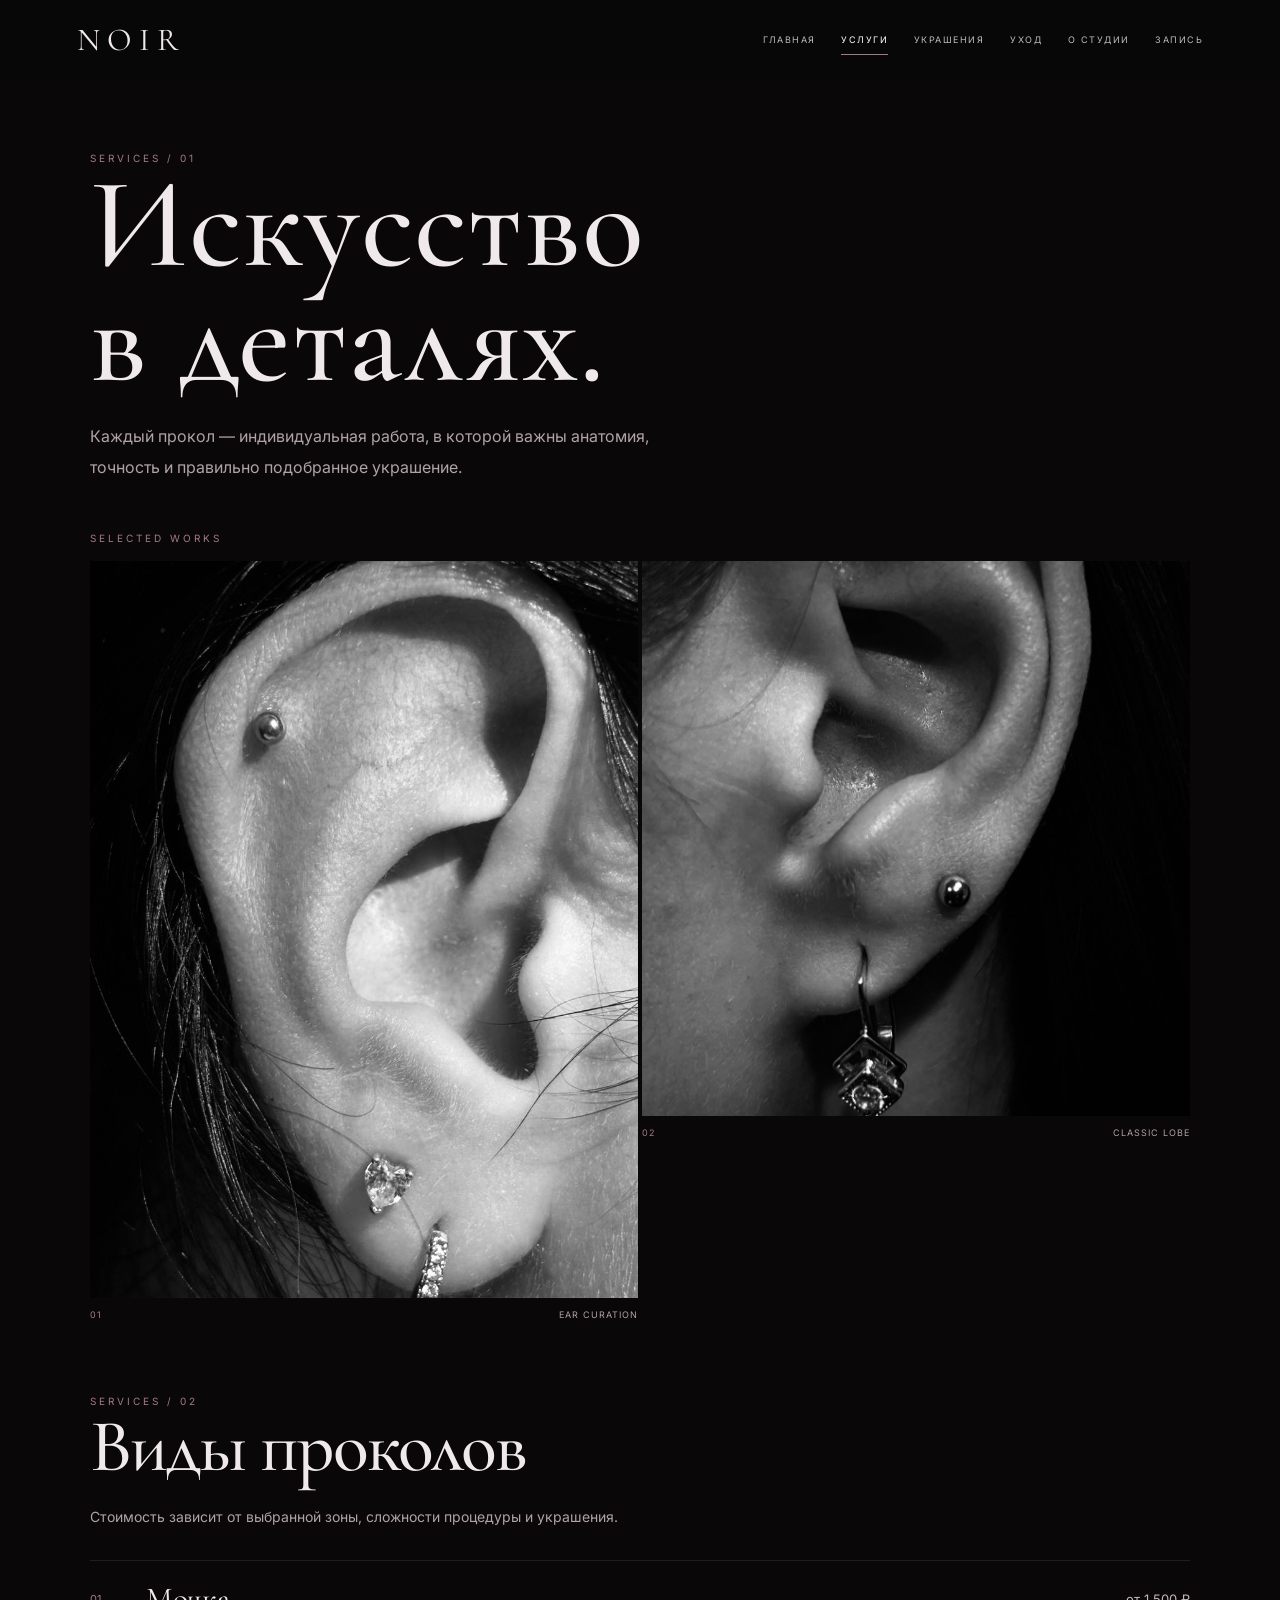
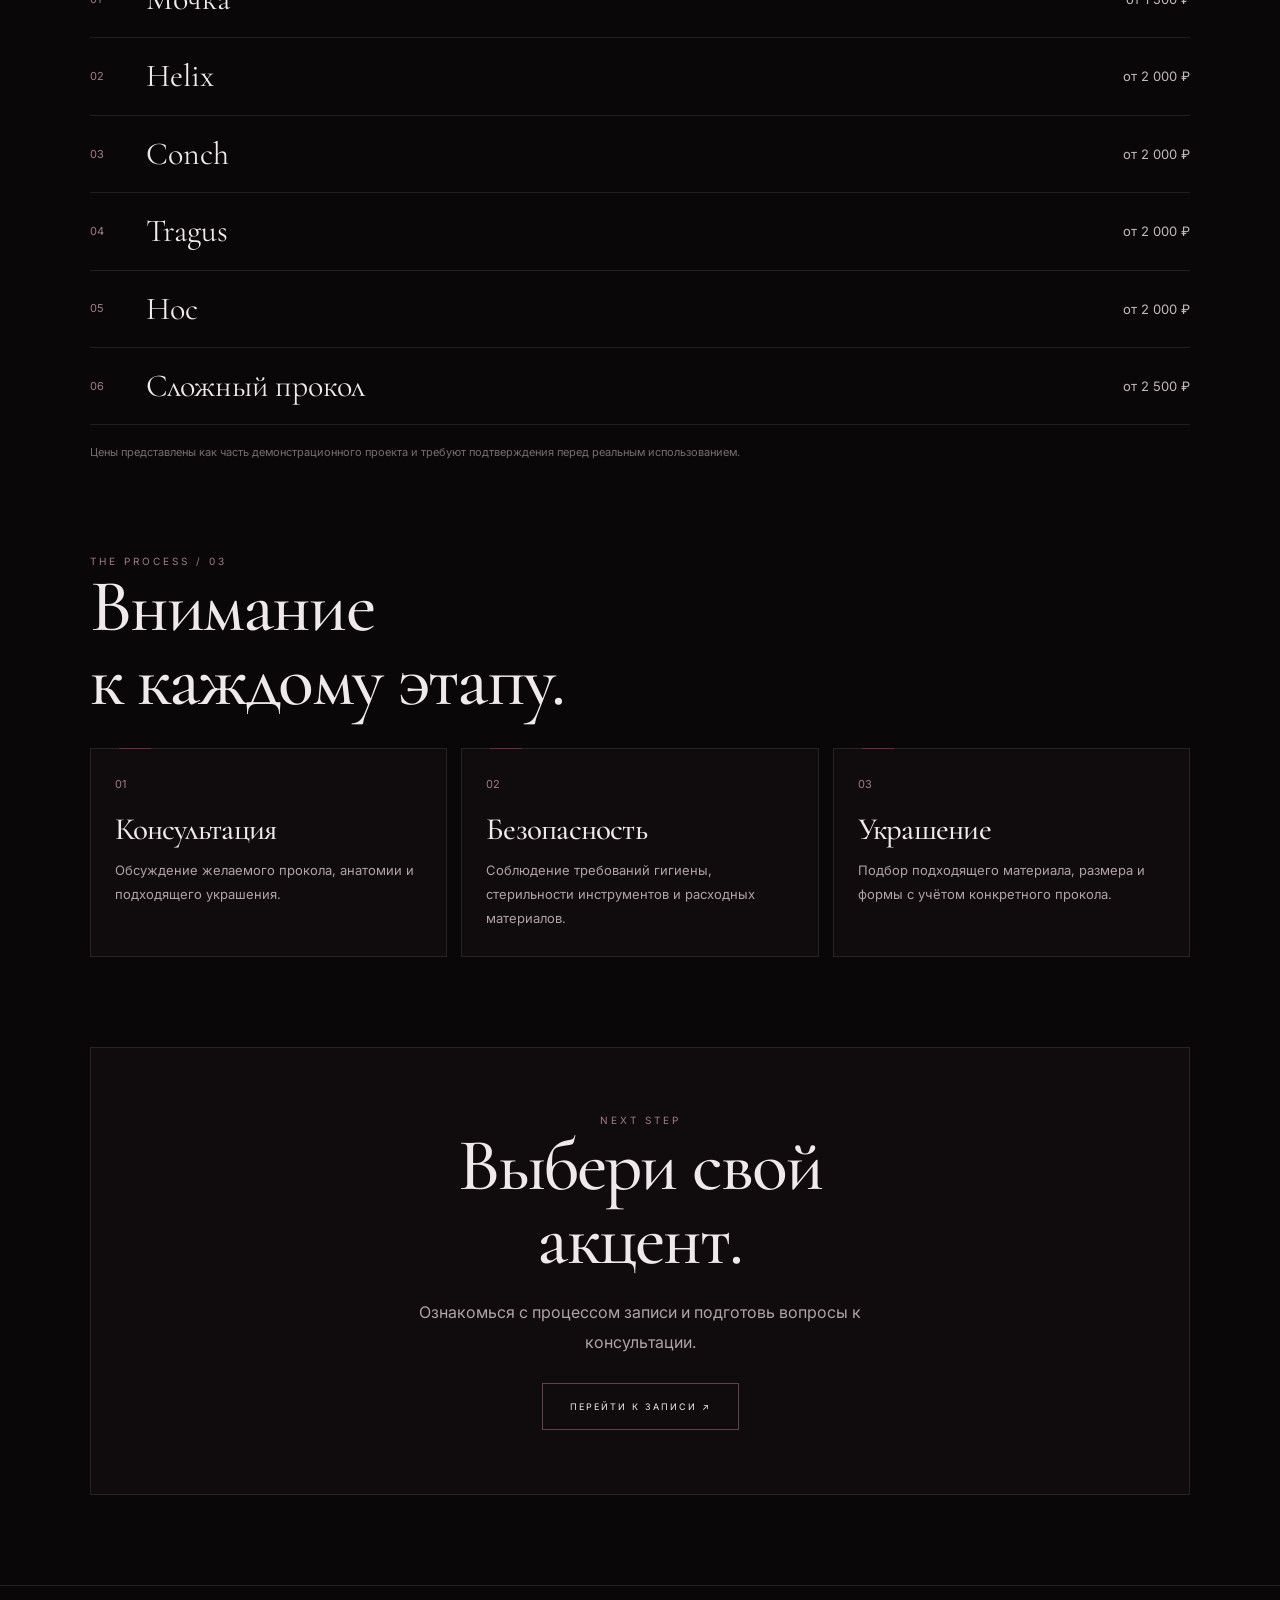
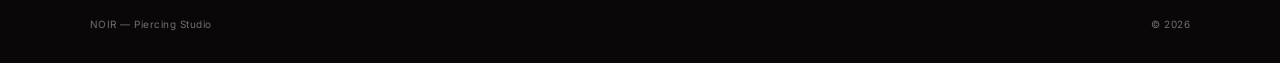
==== commit 88992a29: "Update services.html" ====
--- a/services.html
+++ b/services.html
@@ -6,99 +6,84 @@
     <meta name="description" content="Услуги и виды пирсинга NOIR. Галерея работ, информация о процедуре и стоимости.">
     <title>Услуги — NOIR Piercing Studio</title>
     <link rel="stylesheet" href="style.css">
-
-    <!-- Стили только для страницы услуг: не меняют остальные страницы сайта -->
     <style>
+        /* Стили этой страницы. Остальные страницы сайта не затрагиваются. */
         main.page.services-page {
-            width: 100%;
-            max-width: none;
-            min-height: 0;
-            padding: 150px 7% 90px;
-            overflow: visible;
+            padding-top: 150px;
+            padding-bottom: 90px;
         }
 
         .services-page .page-head {
-            width: 100%;
             max-width: 850px;
-            margin: 0 0 56px;
-        }
-
-        .services-page .page-head .label,
-        .services-page .work-gallery > .label,
-        .services-page .services-prices > .label,
-        .services-page .beforecare > .label,
-        .services-page .services-cta > .label {
-            margin-bottom: 18px;
+            margin-bottom: 48px;
         }
 
         .services-page .page-head h1 {
-            margin: 0;
-            font-size: clamp(68px, 10vw, 132px);
+            font-size: clamp(64px, 10vw, 128px);
             line-height: .9;
         }
 
         .services-page .page-head p {
             max-width: 560px;
-            margin: 26px 0 0;
-            color: var(--muted);
-            font-size: 14px;
+            margin-top: 24px;
             line-height: 1.9;
         }
 
         .services-page .work-gallery {
-            display: block;
             width: 100%;
             margin: 0 0 72px;
             padding: 0;
         }
 
         .services-page .work-gallery > .label {
-            margin-bottom: 18px;
+            margin-bottom: 14px;
         }
 
         .services-page .work-grid-two {
             display: grid;
             grid-template-columns: repeat(2, minmax(0, 1fr));
+            gap: 4px;
             align-items: start;
-            gap: 14px;
             width: 100%;
             margin: 0;
         }
 
         .services-page .work-grid-two .work-item {
-            display: flex;
-            flex-direction: column;
+            display: block;
             min-width: 0;
             margin: 0;
             padding: 0;
+            border: 0;
             background: transparent;
-            border: 0;
+            overflow: hidden;
         }
 
         .services-page .work-grid-two .work-item img {
             display: block;
             width: 100%;
-            height: clamp(300px, 43vw, 590px);
+            height: auto !important;
+            min-height: 0 !important;
             max-width: 100%;
             margin: 0;
-            object-fit: contain;
+            object-fit: unset;
             object-position: center;
-            background: #0d0a0b;
-            filter: grayscale(100%);
+            background: transparent !important;
+            border: 0;
+            border-radius: 0;
+            filter: none;
         }
 
         .services-page .work-grid-two .work-item figcaption {
             display: flex;
             justify-content: space-between;
             align-items: baseline;
-            gap: 10px;
-            width: 100%;
-            margin: 0;
-            padding: 12px 0 0;
+            gap: 6px;
+            margin: 0;
+            padding: 10px 0 0;
             color: var(--muted);
-            font-size: 10px;
+            font-size: 9px;
             line-height: 1.5;
-            letter-spacing: 1.2px;
+            letter-spacing: 1px;
             text-transform: uppercase;
         }
 
@@ -112,11 +97,9 @@
         }
 
         .services-page .services-prices {
-            display: block;
-            position: relative;
             clear: both;
             width: 100%;
-            margin: 0 0 100px;
+            margin: 0 0 90px;
             padding: 0;
         }
 
@@ -124,13 +107,13 @@
         .services-page .beforecare h2,
         .services-page .services-cta h2 {
             margin: 0;
-            font-size: clamp(46px, 6vw, 76px);
+            font-size: clamp(44px, 6vw, 74px);
             line-height: 1;
         }
 
         .services-page .services-prices .section-intro {
             max-width: 560px;
-            margin: 22px 0 34px;
+            margin: 20px 0 30px;
             color: var(--muted);
             font-size: 14px;
             line-height: 1.85;
@@ -139,122 +122,85 @@
         .services-page .price-list {
             width: 100%;
             margin: 0;
-            border-top: 1px solid var(--line);
         }
 
         .services-page .price-row {
-            display: grid;
-            grid-template-columns: 48px minmax(0, 1fr) auto;
+            grid-template-columns: 42px minmax(0, 1fr) auto;
+            gap: 14px;
             align-items: center;
-            gap: 18px;
-            width: 100%;
-            min-width: 0;
-            margin: 0;
             padding: 19px 0;
-            border-bottom: 1px solid var(--line);
-        }
-
-        .services-page .price-row .number {
-            color: #a47b84;
-            font-size: 11px;
         }
 
         .services-page .price-row .name {
             min-width: 0;
-            font-family: "Cormorant Garamond", serif;
-            font-size: clamp(24px, 2.7vw, 34px);
+            font-size: clamp(24px, 2.7vw, 32px);
             line-height: 1.2;
         }
 
         .services-page .price-row .price {
-            color: var(--silver);
+            white-space: nowrap;
             font-size: 13px;
-            white-space: nowrap;
         }
 
         .services-page .price-note {
             max-width: 680px;
-            margin: 20px 0 0;
+            margin-top: 18px;
             color: var(--muted-dark);
             font-size: 11px;
             line-height: 1.8;
         }
 
         .services-page .beforecare {
-            display: block;
-            width: 100%;
-            margin: 0 0 100px;
-            padding: 0;
+            width: 100%;
+            margin: 0 0 90px;
         }
 
         .services-page .beforecare h2 {
-            max-width: 700px;
-            margin-bottom: 34px;
+            margin-bottom: 30px;
         }
 
         .services-page .process-grid {
             display: grid;
             grid-template-columns: repeat(3, minmax(0, 1fr));
-            align-items: stretch;
-            gap: 16px;
-            width: 100%;
-            margin: 0;
+            gap: 14px;
         }
 
         .services-page .process-grid .card {
             min-width: 0;
-            margin: 0;
-            padding: 28px 25px;
-            background: var(--surface);
-            border: 1px solid var(--line);
+            padding: 26px 24px;
         }
 
         .services-page .process-grid .card .number {
             display: block;
-            margin-bottom: 22px;
-            color: #a47b84;
-            font-size: 11px;
+            margin-bottom: 18px;
         }
 
         .services-page .process-grid .card h3 {
-            margin: 0 0 12px;
-            font-size: clamp(25px, 2.6vw, 32px);
-            line-height: 1.15;
+            margin-bottom: 12px;
+            font-size: clamp(24px, 2.5vw, 31px);
         }
 
         .services-page .process-grid .card p {
-            margin: 0;
-            color: var(--muted);
             font-size: 13px;
             line-height: 1.85;
         }
 
         .services-page .services-cta {
-            display: flex;
-            flex-direction: column;
-            align-items: center;
-            width: 100%;
-            margin: 0;
             padding: 64px 24px;
             text-align: center;
             background: var(--surface);
             border: 1px solid var(--line);
         }
 
-        .services-page .services-cta h2 {
-            margin: 0;
-        }
-
         .services-page .services-cta p {
             max-width: 500px;
-            margin: 22px auto 0;
+            margin: 20px auto 0;
             color: var(--muted);
-            font-size: 14px;
             line-height: 1.9;
         }
 
         .services-page .services-cta .button {
-            margin-top: 26px;
+            margin-top: 25px;
         }
 
         @media (max-width: 800px) {
@@ -263,11 +209,7 @@
             }
 
             .services-page .page-head {
-                margin-bottom: 42px;
-            }
-
-            .services-page .page-head h1 {
-                font-size: clamp(60px, 13vw, 100px);
+                margin-bottom: 38px;
             }
 
             .services-page .work-gallery {
@@ -275,16 +217,12 @@
             }
 
             .services-page .work-grid-two {
-                gap: 10px;
-            }
-
-            .services-page .work-grid-two .work-item img {
-                height: clamp(240px, 58vw, 420px);
+                gap: 3px;
             }
 
             .services-page .services-prices,
             .services-page .beforecare {
-                margin-bottom: 68px;
+                margin-bottom: 66px;
             }
 
             .services-page .process-grid {
@@ -297,83 +235,58 @@
             }
 
             .services-page .process-grid .card .number {
-                margin-bottom: 12px;
-            }
-
-            .services-page .services-cta {
-                padding: 48px 22px;
+                margin-bottom: 10px;
             }
         }
 
         @media (max-width: 480px) {
             main.page.services-page {
-                padding: 116px 20px 48px;
+                padding: 116px 18px 48px;
             }
 
             .services-page .page-head h1 {
-                font-size: clamp(56px, 14vw, 72px);
+                font-size: clamp(54px, 14vw, 70px);
             }
 
             .services-page .page-head p {
-                margin-top: 20px;
                 font-size: 13px;
             }
 
             .services-page .work-grid-two {
-                gap: 8px;
-            }
-
-            .services-page .work-grid-two .work-item img {
-                height: clamp(210px, 65vw, 310px);
+                gap: 2px;
             }
 
             .services-page .work-grid-two .work-item figcaption {
                 flex-wrap: wrap;
-                gap: 4px;
-                font-size: 8px;
-                letter-spacing: .5px;
+                gap: 3px;
+                font-size: 7px;
+                letter-spacing: .4px;
             }
 
             .services-page .services-prices h2,
             .services-page .beforecare h2,
             .services-page .services-cta h2 {
-                font-size: clamp(42px, 11vw, 52px);
-            }
-
-            .services-page .services-prices .section-intro {
-                margin: 18px 0 26px;
-                font-size: 13px;
+                font-size: clamp(40px, 11vw, 50px);
             }
 
             .services-page .price-row {
-                grid-template-columns: 25px minmax(0, 1fr);
-                gap: 8px 10px;
+                grid-template-columns: 24px minmax(0, 1fr);
+                gap: 7px 9px;
                 padding: 16px 0;
             }
 
             .services-page .price-row .name {
-                font-size: 26px;
+                font-size: 25px;
             }
 
             .services-page .price-row .price {
                 grid-column: 2;
+                white-space: normal;
                 font-size: 12px;
-                white-space: normal;
-            }
-
-            .services-page .services-cta .button {
-                width: 100%;
-                max-width: 300px;
-            }
-        }
-
-        @media (prefers-reduced-motion: reduce) {
-            .services-page *,
-            .services-page *::before,
-            .services-page *::after {
-                scroll-behavior: auto !important;
-                transition-duration: .01ms !important;
-                animation-duration: .01ms !important;
+            }
+
+            .services-page .services-cta {
+                padding: 46px 20px;
             }
         }
     </style>
@@ -424,7 +337,6 @@
             Стоимость зависит от выбранной зоны,
             сложности процедуры и украшения.
         </p>
-
         <div class="price-list">
             <div class="price-row"><span class="number">01</span><span class="name">Мочка</span><span class="price">от 1 500 ₽</span></div>
             <div class="price-row"><span class="number">02</span><span class="name">Helix</span><span class="price">от 2 000 ₽</span></div>
@@ -433,7 +345,6 @@
             <div class="price-row"><span class="number">05</span><span class="name">Нос</span><span class="price">от 2 000 ₽</span></div>
             <div class="price-row"><span class="number">06</span><span class="name">Сложный прокол</span><span class="price">от 2 500 ₽</span></div>
         </div>
-
         <p class="price-note">
             Цены представлены как часть демонстрационного проекта
             и требуют подтверждения перед реальным использованием.
@@ -465,10 +376,7 @@
     <section class="services-cta reveal">
         <div class="label">Next step</div>
         <h2>Выбери свой<br>акцент.</h2>
-        <p>
-            Ознакомься с процессом записи
-            и подготовь вопросы к консультации.
-        </p>
+        <p>Ознакомься с процессом записи и подготовь вопросы к консультации.</p>
         <a class="button" href="booking.html">Перейти к записи ↗</a>
     </section>
 </main>
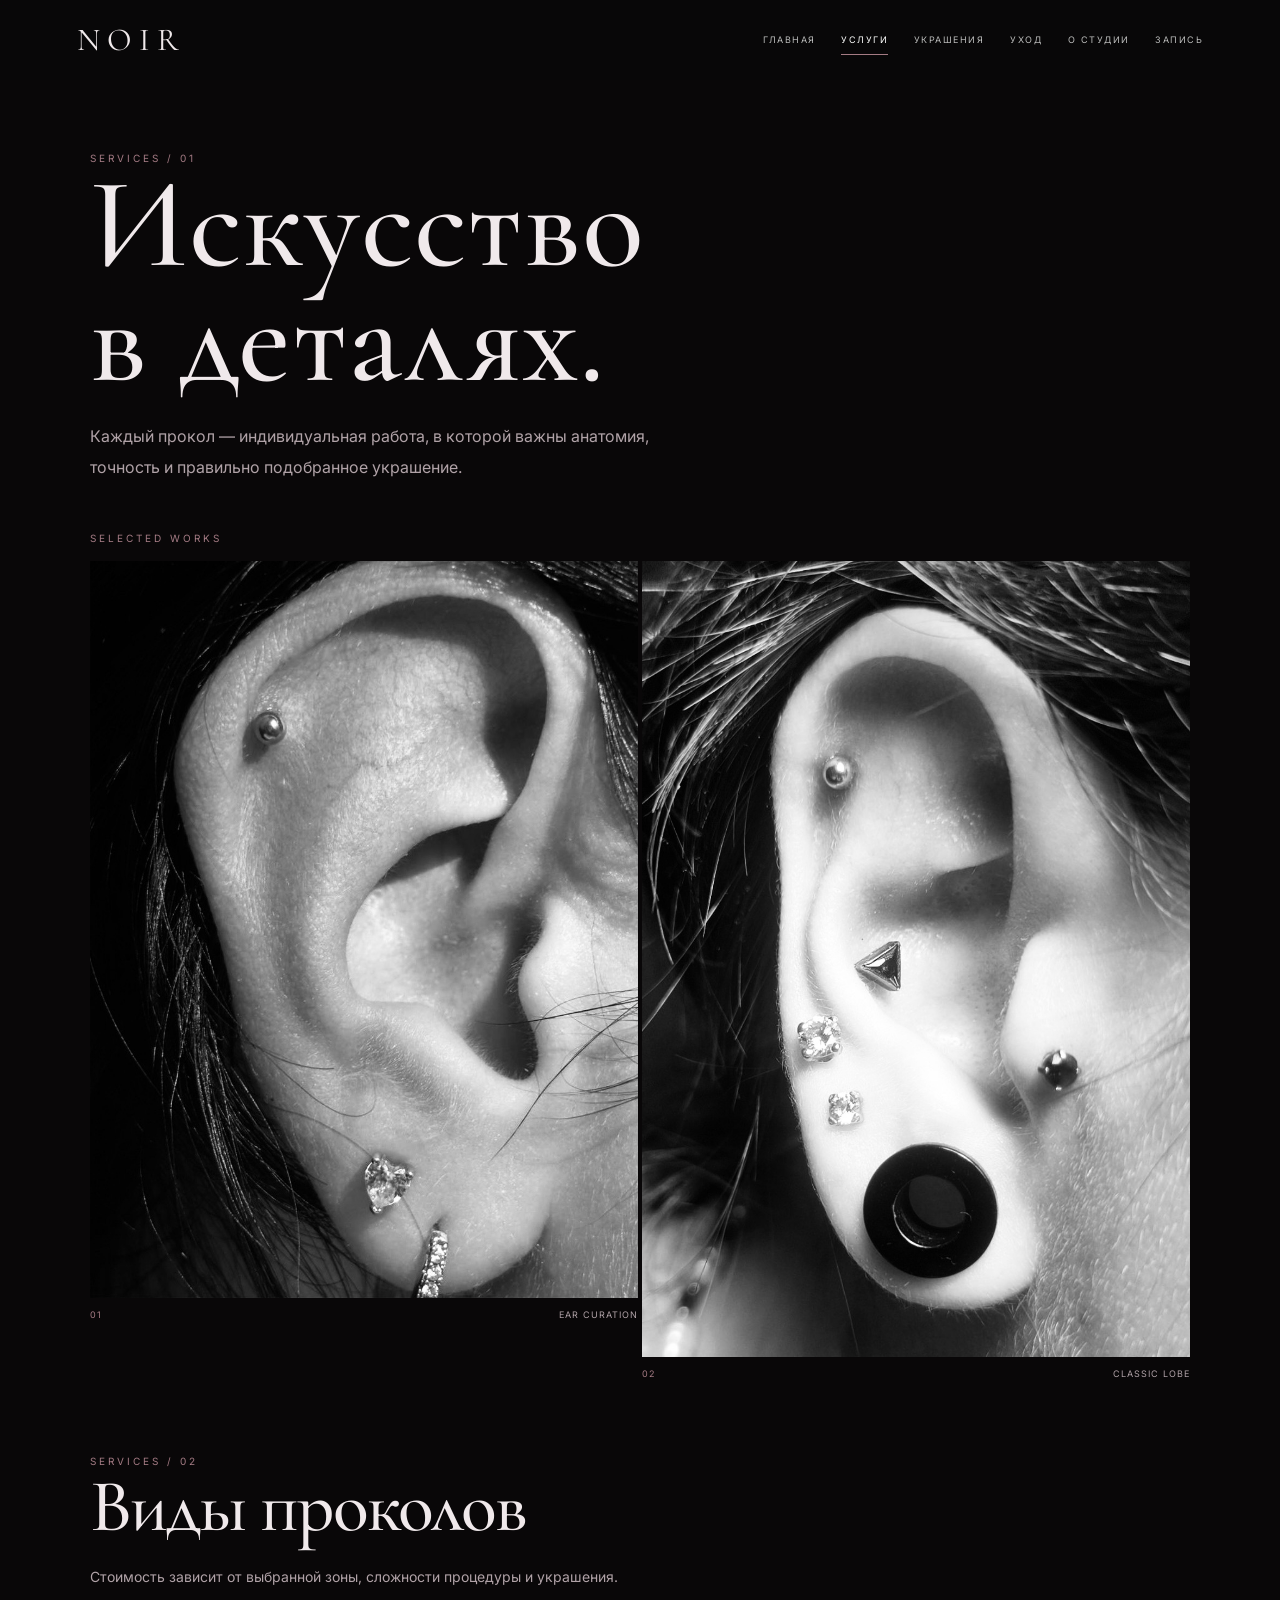
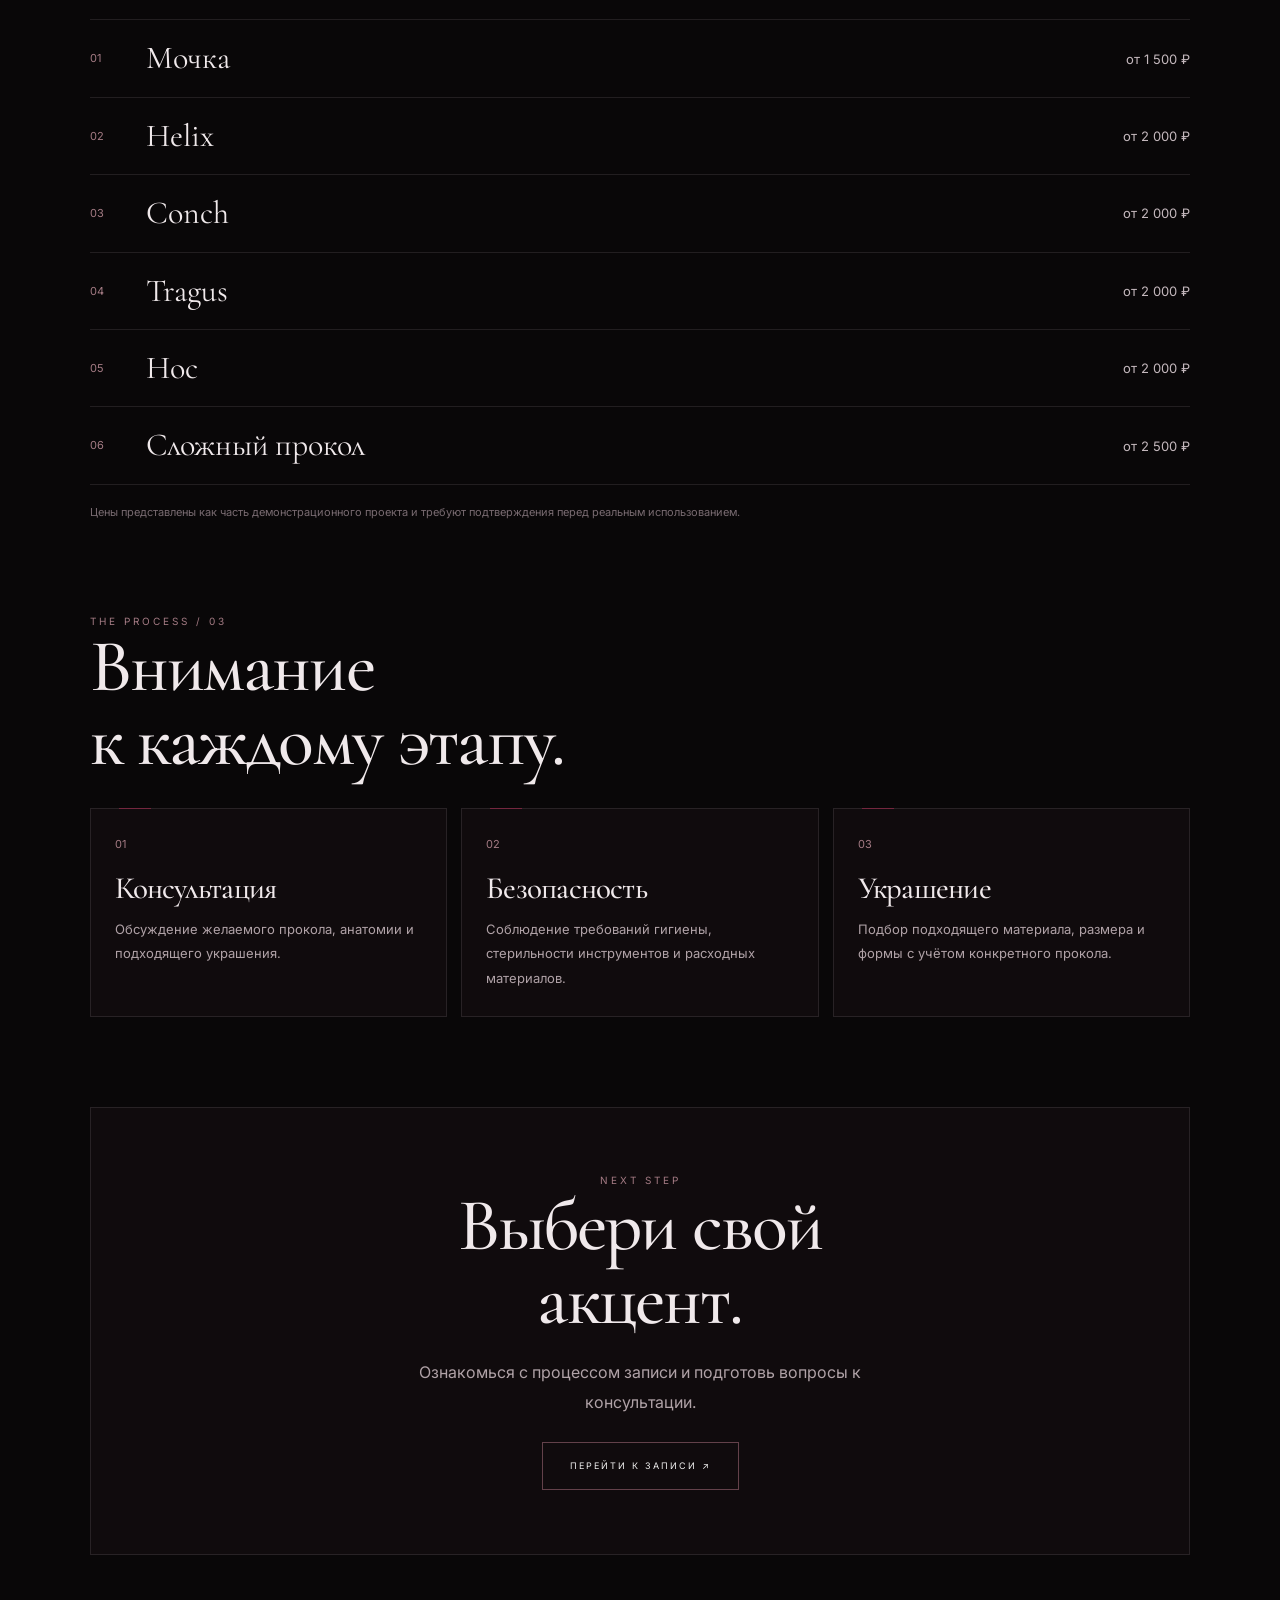
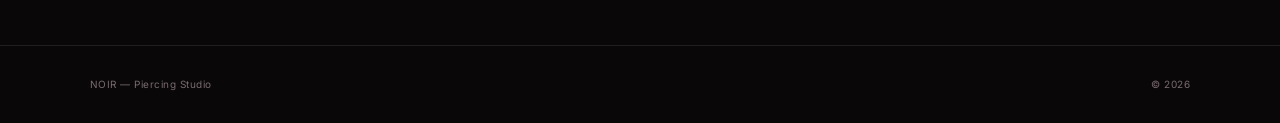
==== commit 85332fd4: "Update services.html" ====
--- a/services.html
+++ b/services.html
@@ -324,7 +324,7 @@
                 <figcaption><span>01</span><span>Ear curation</span></figcaption>
             </figure>
             <figure class="work-item">
-                <img src="images/QCkjD5rwXR1PR9XpA8E5cOjPpg8w2Dq7oGAbRjdetnDZes7KLxwTF_ykX_kgK54fd4RDTzMI8fFEmXZ8wx4PRmbAT76hDQ.jpg" alt="Классический прокол мочки уха" loading="lazy">
+                <img src="images/aGG7SbFKOmZYS8lsYyUbcYRHAhOxCbOGgZOXscXafRp6SDRdOcCoGEAiSQ9RSlUCLfdwnc7CaWFuBMEdpFHEEqrY7D-YOg.jpg" alt="Классический прокол мочки уха" loading="lazy">
                 <figcaption><span>02</span><span>Classic lobe</span></figcaption>
             </figure>
         </div>
